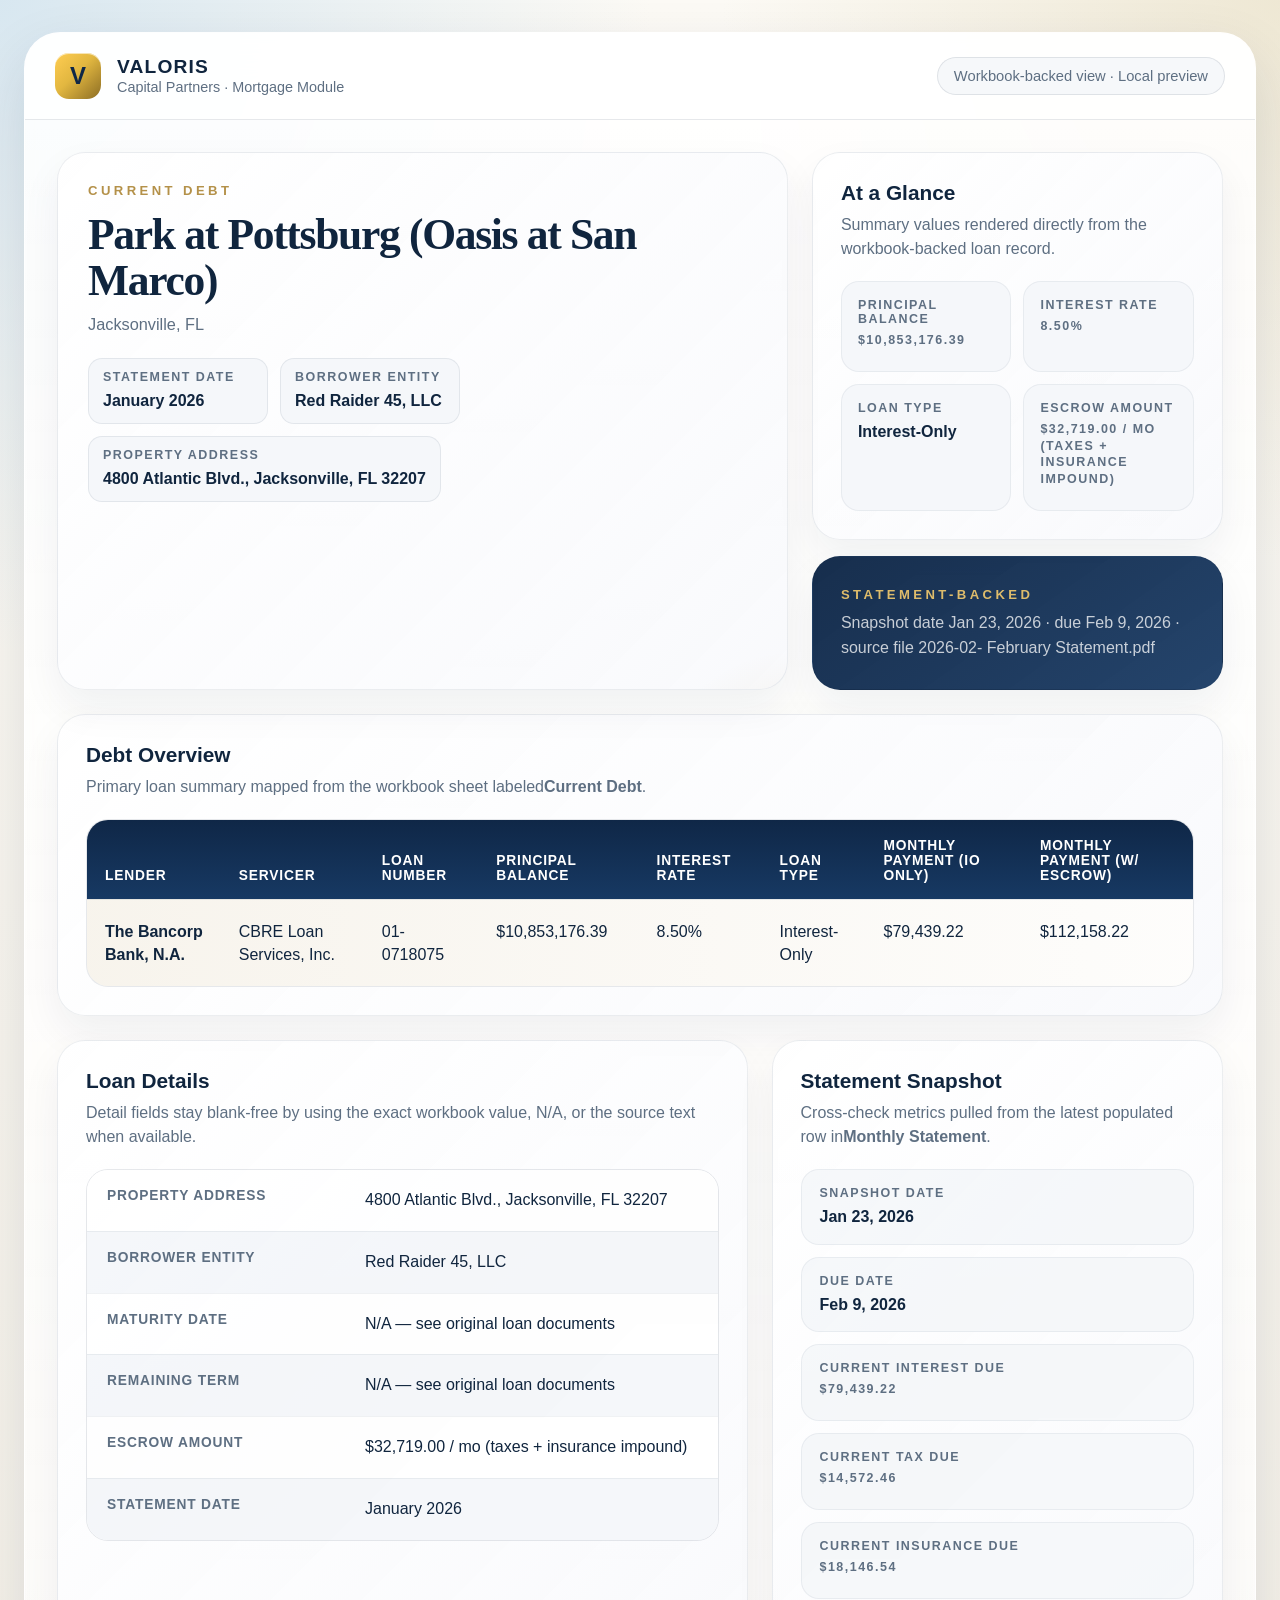
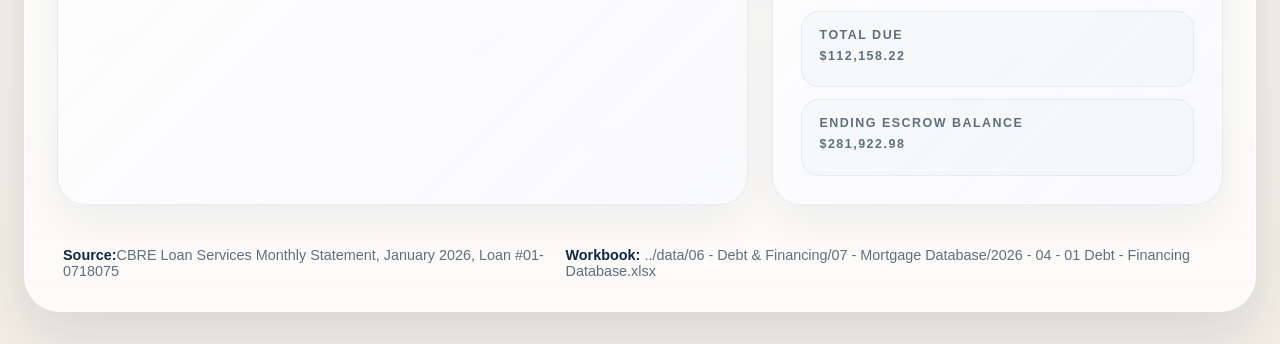
==== modules/mortgage/views/index.html @ 00259d5b "Harden client metric refresh" ====
<!DOCTYPE html>
<html lang="en">
  <head>
    <meta charset="UTF-8" />
    <meta name="viewport" content="width=device-width, initial-scale=1.0" />
    <title>Current Debt | Valoris Capital Partners</title>
    <style>
      :root {
        --bg: #f6f2e8;
        --surface: rgba(255, 255, 255, 0.84);
        --surface-strong: #ffffff;
        --surface-muted: #f5f7fa;
        --line: rgba(15, 37, 64, 0.1);
        --line-strong: rgba(15, 37, 64, 0.18);
        --ink: #10253e;
        --ink-soft: #5e6f82;
        --brand: #0f2747;
        --brand-2: #173963;
        --accent: #b49149;
        --accent-soft: rgba(180, 145, 73, 0.14);
        --shadow: 0 24px 60px rgba(16, 37, 62, 0.12);
        --radius-lg: 28px;
        --radius-md: 18px;
        --radius-sm: 12px;
      }

      * {
        box-sizing: border-box;
      }

      body {
        margin: 0;
        min-height: 100vh;
        font-family: "Aptos", "Segoe UI", "Helvetica Neue", Arial, sans-serif;
        color: var(--ink);
        background:
          radial-gradient(circle at top left, rgba(204, 225, 239, 0.75), transparent 28%),
          radial-gradient(circle at top right, rgba(222, 210, 173, 0.46), transparent 24%),
          linear-gradient(180deg, #fcfaf5 0%, #f3efe6 100%);
      }

      .page-shell {
        width: min(1380px, calc(100% - 48px));
        margin: 32px auto;
      }

      .app-frame {
        background: linear-gradient(180deg, rgba(255, 255, 255, 0.88), rgba(255, 255, 255, 0.72));
        border: 1px solid rgba(255, 255, 255, 0.74);
        border-radius: 36px;
        box-shadow: var(--shadow);
        overflow: hidden;
        backdrop-filter: blur(18px);
      }

      .topbar {
        display: flex;
        align-items: center;
        justify-content: space-between;
        gap: 20px;
        padding: 20px 30px;
        border-bottom: 1px solid var(--line);
        background: rgba(255, 255, 255, 0.72);
      }

      .brand {
        display: inline-flex;
        align-items: center;
        gap: 16px;
      }

      .brand-mark {
        width: 46px;
        height: 46px;
        border-radius: 14px;
        background:
          linear-gradient(135deg, #ffcd52 0%, #e2b740 45%, #8c6d24 100%);
        color: var(--brand);
        display: grid;
        place-items: center;
        font-size: 24px;
        font-weight: 800;
        box-shadow: inset 0 1px 0 rgba(255, 255, 255, 0.6);
      }

      .brand-copy strong {
        display: block;
        font-family: "Aptos Display", "Segoe UI Semibold", "Segoe UI", sans-serif;
        font-size: 1.2rem;
        letter-spacing: 0.06em;
      }

      .brand-copy span {
        color: var(--ink-soft);
        font-size: 0.9rem;
      }

      .context-pill {
        padding: 10px 16px;
        border-radius: 999px;
        border: 1px solid var(--line);
        background: rgba(245, 247, 250, 0.85);
        color: var(--ink-soft);
        font-size: 0.92rem;
      }

      .content {
        padding: 32px;
        display: grid;
        gap: 24px;
      }

      .hero {
        display: grid;
        grid-template-columns: minmax(0, 1.6fr) minmax(280px, 0.9fr);
        gap: 24px;
        align-items: stretch;
      }

      .hero-card,
      .panel {
        border-radius: var(--radius-lg);
        border: 1px solid rgba(15, 39, 71, 0.08);
        background:
          linear-gradient(135deg, rgba(255, 255, 255, 0.94), rgba(248, 249, 252, 0.88));
        box-shadow: 0 18px 40px rgba(16, 37, 62, 0.06);
      }

      .hero-card {
        padding: 30px;
        position: relative;
        overflow: hidden;
      }

      .hero-card::after {
        content: "";
        position: absolute;
        inset: auto -20% -45% auto;
        width: 280px;
        height: 280px;
        border-radius: 50%;
        background: radial-gradient(circle, rgba(180, 145, 73, 0.14), transparent 70%);
        pointer-events: none;
      }

      .eyebrow {
        margin: 0 0 14px;
        color: var(--accent);
        font-size: 0.82rem;
        font-weight: 800;
        letter-spacing: 0.26em;
        text-transform: uppercase;
      }

      .hero-title {
        margin: 0;
        font-family: "Iowan Old Style", "Palatino Linotype", Georgia, serif;
        font-size: clamp(2rem, 3.4vw, 3.15rem);
        line-height: 1.05;
        letter-spacing: -0.03em;
      }

      .hero-subtitle {
        margin: 12px 0 0;
        color: var(--ink-soft);
        font-size: 1.02rem;
      }

      .hero-meta {
        display: flex;
        flex-wrap: wrap;
        gap: 12px;
        margin-top: 24px;
      }

      .meta-chip {
        padding: 11px 14px;
        border-radius: 14px;
        background: rgba(245, 247, 250, 0.92);
        border: 1px solid rgba(15, 39, 71, 0.08);
        min-width: 180px;
      }

      .meta-chip span,
      .stat-card span,
      .snapshot-card span {
        display: block;
        margin-bottom: 6px;
        color: var(--ink-soft);
        font-size: 0.78rem;
        text-transform: uppercase;
        letter-spacing: 0.12em;
        font-weight: 700;
      }

      .meta-chip strong,
      .stat-card strong,
      .snapshot-card strong {
        display: block;
        font-size: 1rem;
        line-height: 1.35;
      }

      .side-panel {
        display: grid;
        gap: 16px;
        grid-template-rows: auto 1fr;
      }

      .snapshot-overview {
        padding: 24px;
      }

      .snapshot-grid {
        display: grid;
        grid-template-columns: repeat(2, minmax(0, 1fr));
        gap: 12px;
      }

      .stat-card {
        padding: 16px;
        border-radius: var(--radius-md);
        background: var(--surface-muted);
        border: 1px solid rgba(15, 39, 71, 0.06);
      }

      .snapshot-note {
        padding: 20px 24px;
        background:
          linear-gradient(145deg, rgba(15, 39, 71, 0.97), rgba(23, 57, 99, 0.94));
        color: rgba(255, 255, 255, 0.92);
      }

      .snapshot-note p {
        margin: 8px 0 0;
        color: rgba(255, 255, 255, 0.76);
        line-height: 1.55;
      }

      .panel {
        padding: 28px;
      }

      .panel-header {
        display: flex;
        align-items: flex-end;
        justify-content: space-between;
        gap: 20px;
        margin-bottom: 20px;
      }

      .panel-title {
        margin: 0;
        font-size: 1.3rem;
        line-height: 1.15;
      }

      .panel-caption {
        margin: 8px 0 0;
        color: var(--ink-soft);
        line-height: 1.5;
      }

      .selection-chip {
        display: none;
        padding: 9px 12px;
        border-radius: 999px;
        background: var(--accent-soft);
        color: var(--brand);
        border: 1px solid rgba(180, 145, 73, 0.24);
        font-size: 0.86rem;
        font-weight: 700;
      }

      .table-wrap {
        overflow-x: auto;
        border-radius: 22px;
        border: 1px solid var(--line);
        background: var(--surface-strong);
      }

      table {
        width: 100%;
        border-collapse: collapse;
        min-width: 980px;
      }

      thead th {
        padding: 18px 18px 16px;
        background: linear-gradient(180deg, var(--brand) 0%, var(--brand-2) 100%);
        color: white;
        font-size: 0.86rem;
        text-align: left;
        letter-spacing: 0.06em;
        text-transform: uppercase;
        vertical-align: bottom;
      }

      tbody tr {
        cursor: pointer;
        transition: background 160ms ease, transform 160ms ease;
      }

      tbody tr:nth-child(even) {
        background: #fafbfd;
      }

      tbody tr:hover {
        background: rgba(15, 39, 71, 0.04);
      }

      tbody tr.is-selected {
        background:
          linear-gradient(90deg, rgba(180, 145, 73, 0.1), rgba(180, 145, 73, 0.02));
      }

      td {
        padding: 20px 18px;
        border-top: 1px solid rgba(15, 39, 71, 0.08);
        vertical-align: top;
        line-height: 1.45;
      }

      td strong {
        font-size: 1rem;
      }

      .table-secondary {
        display: block;
        margin-top: 4px;
        color: var(--ink-soft);
        font-size: 0.85rem;
      }

      .details-grid {
        display: grid;
        grid-template-columns: minmax(0, 1.3fr) minmax(300px, 0.85fr);
        gap: 24px;
      }

      .detail-list {
        display: grid;
        border-radius: 22px;
        border: 1px solid var(--line);
        overflow: hidden;
      }

      .detail-row {
        display: grid;
        grid-template-columns: minmax(180px, 240px) minmax(0, 1fr);
        gap: 18px;
        padding: 18px 20px;
        background: rgba(255, 255, 255, 0.92);
        border-top: 1px solid rgba(15, 39, 71, 0.06);
      }

      .detail-row:first-child {
        border-top: 0;
      }

      .detail-row:nth-child(even) {
        background: rgba(245, 247, 250, 0.92);
      }

      .detail-label {
        color: var(--ink-soft);
        font-size: 0.86rem;
        font-weight: 800;
        letter-spacing: 0.06em;
        text-transform: uppercase;
      }

      .detail-value {
        font-size: 1rem;
        line-height: 1.55;
        word-break: break-word;
      }

      .snapshot-stack {
        display: grid;
        gap: 12px;
      }

      .snapshot-card {
        padding: 16px 18px;
        border-radius: 18px;
        background: rgba(245, 247, 250, 0.84);
        border: 1px solid rgba(15, 39, 71, 0.06);
      }

      .footer-note {
        display: flex;
        align-items: center;
        justify-content: space-between;
        gap: 16px;
        padding: 18px 6px 0;
        color: var(--ink-soft);
        font-size: 0.9rem;
      }

      .footer-note strong {
        color: var(--brand);
      }

      .empty-state {
        padding: 26px;
        text-align: center;
        color: var(--ink-soft);
        background: rgba(245, 247, 250, 0.9);
        border-radius: 18px;
      }

      @media (max-width: 1100px) {
        .hero,
        .details-grid {
          grid-template-columns: 1fr;
        }
      }

      @media (max-width: 720px) {
        .page-shell {
          width: min(100%, calc(100% - 24px));
          margin: 12px auto;
        }

        .topbar,
        .content,
        .panel,
        .hero-card,
        .snapshot-overview,
        .snapshot-note {
          padding-left: 18px;
          padding-right: 18px;
        }

        .topbar {
          flex-direction: column;
          align-items: flex-start;
        }

        .snapshot-grid {
          grid-template-columns: 1fr;
        }

        .detail-row {
          grid-template-columns: 1fr;
          gap: 8px;
        }

        .footer-note {
          flex-direction: column;
          align-items: flex-start;
        }
      }
    </style>
  </head>
  <body>
    <div class="page-shell">
      <div class="app-frame">
        <header class="topbar">
          <div class="brand">
            <div class="brand-mark">V</div>
            <div class="brand-copy">
              <strong>VALORIS</strong>
              <span>Capital Partners · Mortgage Module</span>
            </div>
          </div>
          <div class="context-pill">Workbook-backed view · Local preview</div>
        </header>

        <main class="content">
          <section class="hero">
            <article class="hero-card">
              <p class="eyebrow" id="view-label">Current Debt</p>
              <h1 class="hero-title" id="property-name">Property</h1>
              <p class="hero-subtitle" id="property-location">Location</p>
              <div class="hero-meta" id="hero-meta"></div>
            </article>

            <aside class="side-panel">
              <section class="panel snapshot-overview">
                <div class="panel-header">
                  <div>
                    <h2 class="panel-title">At a Glance</h2>
                    <p class="panel-caption">
                      Summary values rendered directly from the workbook-backed loan record.
                    </p>
                  </div>
                </div>
                <div class="snapshot-grid" id="top-stats"></div>
              </section>

              <section class="panel snapshot-note">
                <span class="eyebrow" style="color: rgba(255, 211, 111, 0.86); margin-bottom: 0;">
                  Statement-backed
                </span>
                <p id="snapshot-note">
                  Latest snapshot metadata will render here when statement support data is available.
                </p>
              </section>
            </aside>
          </section>

          <section class="panel">
            <div class="panel-header">
              <div>
                <h2 class="panel-title">Debt Overview</h2>
                <p class="panel-caption">
                  Primary loan summary mapped from the workbook sheet labeled <strong>Current Debt</strong>.
                </p>
              </div>
              <div class="selection-chip" id="selection-chip"></div>
            </div>

            <div class="table-wrap">
              <table aria-label="Current debt summary">
                <thead>
                  <tr>
                    <th>Lender</th>
                    <th>Servicer</th>
                    <th>Loan Number</th>
                    <th>Principal Balance</th>
                    <th>Interest Rate</th>
                    <th>Loan Type</th>
                    <th>Monthly Payment (IO Only)</th>
                    <th>Monthly Payment (w/ Escrow)</th>
                  </tr>
                </thead>
                <tbody id="debt-table-body"></tbody>
              </table>
            </div>
          </section>

          <section class="details-grid">
            <section class="panel">
              <div class="panel-header">
                <div>
                  <h2 class="panel-title">Loan Details</h2>
                  <p class="panel-caption">
                    Detail fields stay blank-free by using the exact workbook value, N/A, or the source text when available.
                  </p>
                </div>
              </div>
              <div class="detail-list" id="detail-list"></div>
            </section>

            <section class="panel">
              <div class="panel-header">
                <div>
                  <h2 class="panel-title">Statement Snapshot</h2>
                  <p class="panel-caption">
                    Cross-check metrics pulled from the latest populated row in <strong>Monthly Statement</strong>.
                  </p>
                </div>
              </div>
              <div class="snapshot-stack" id="snapshot-stack"></div>
            </section>
          </section>

          <footer class="footer-note">
            <div id="source-note"></div>
            <div>
              <strong>Workbook:</strong>
              <span id="workbook-path"></span>
            </div>
          </footer>
        </main>
      </div>
    </div>

    <script src="./current-debt-data.js"></script>
    <script>
      // Rendering rules:
      // - "Current Debt" sheet is the primary source for the executive view.
      // - "Monthly Statement" is only used to support the statement snapshot card.
      // - No values are inferred; missing entries render as N/A or are omitted.
      (() => {
        const dataset = window.currentDebtWorkbookData;
        const loans = Array.isArray(dataset?.loans) ? dataset.loans : [];
        const currency = new Intl.NumberFormat("en-US", {
          style: "currency",
          currency: "USD",
          minimumFractionDigits: 2,
          maximumFractionDigits: 2,
        });
        const percent = new Intl.NumberFormat("en-US", {
          style: "percent",
          minimumFractionDigits: 2,
          maximumFractionDigits: 2,
        });

        const formatCurrency = (value) =>
          Number.isFinite(value) ? currency.format(value) : "N/A";

        const formatPercent = (value) => {
          if (!Number.isFinite(value)) return "N/A";
          return percent.format(value > 1 ? value / 100 : value);
        };

        const formatDate = (value, options = { month: "short", day: "numeric", year: "numeric" }) => {
          if (!value || typeof value !== "string") return "N/A";
          const parsed = new Date(`${value}T00:00:00`);
          return Number.isNaN(parsed.getTime())
            ? value
            : parsed.toLocaleDateString("en-US", options);
        };

        const cleanText = (value) => {
          if (value === null || value === undefined) return "N/A";
          if (typeof value !== "string") return String(value);
          const trimmed = value.replace(/\s+/g, " ").trim();
          return trimmed || "N/A";
        };

        const heroMeta = document.getElementById("hero-meta");
        const topStats = document.getElementById("top-stats");
        const tableBody = document.getElementById("debt-table-body");
        const detailList = document.getElementById("detail-list");
        const snapshotStack = document.getElementById("snapshot-stack");
        const selectionChip = document.getElementById("selection-chip");

        document.getElementById("view-label").textContent = cleanText(dataset?.label);
        document.getElementById("property-name").textContent = cleanText(dataset?.propertyName);
        document.getElementById("property-location").textContent = cleanText(dataset?.location);
        document.getElementById("source-note").innerHTML =
          `<strong>Source:</strong> ${cleanText(dataset?.sourceNote)}`;
        document.getElementById("workbook-path").textContent = cleanText(dataset?.sourceWorkbook);

        if (!loans.length) {
          tableBody.innerHTML =
            '<tr><td colspan="8"><div class="empty-state">No current debt rows were found in the workbook snapshot.</div></td></tr>';
          detailList.innerHTML =
            '<div class="empty-state">Loan details are not available in the workbook snapshot.</div>';
          snapshotStack.innerHTML =
            '<div class="empty-state">Statement snapshot data is not available.</div>';
          return;
        }

        const dataMetric = (key, value) =>
          key ? `<span data-metric-key="${key}">${value}</span>` : value;

        const buildChip = (label, value) =>
          `<div class="meta-chip"><span>${label}</span><strong>${value}</strong></div>`;

        const buildStat = (label, value, metricKey) =>
          `<div class="stat-card"><span>${label}</span><strong>${dataMetric(metricKey, value)}</strong></div>`;

        const buildSnapshotCard = (label, value, metricKey) =>
          `<div class="snapshot-card"><span>${label}</span><strong>${dataMetric(metricKey, value)}</strong></div>`;

        const renderLoan = (loan) => {
          const details = loan?.details || {};
          const snapshot = loan?.statementSnapshot || {};

          heroMeta.innerHTML = [
            buildChip("Statement Date", cleanText(details.statementDate)),
            buildChip("Borrower Entity", cleanText(details.borrowerEntity)),
            buildChip("Property Address", cleanText(details.propertyAddress)),
          ].join("");

          topStats.innerHTML = [
            buildStat("Principal Balance", formatCurrency(loan.principalBalance), "mortgage_principal_balance"),
            buildStat("Interest Rate", formatPercent(loan.interestRate), "mortgage_interest_rate"),
            buildStat("Loan Type", cleanText(loan.loanType)),
            buildStat("Escrow Amount", cleanText(details.escrowAmount), "mortgage_escrow_amount"),
          ].join("");

          const noteParts = [
            `Snapshot date ${formatDate(snapshot.statementDate)}`,
            `due ${formatDate(snapshot.dueDate)}`,
            snapshot.sourceFile ? `source file ${cleanText(snapshot.sourceFile)}` : "",
          ].filter(Boolean);
          document.getElementById("snapshot-note").textContent =
            noteParts.join(" · ") || "Latest supporting statement metadata is not available.";

          detailList.innerHTML = [
            ["Property Address", details.propertyAddress],
            ["Borrower Entity", details.borrowerEntity],
            ["Maturity Date", details.maturityDate],
            ["Remaining Term", details.remainingTerm],
            ["Escrow Amount", details.escrowAmount],
            ["Statement Date", details.statementDate],
          ]
            .map(
              ([label, value]) => `
                <div class="detail-row">
                  <div class="detail-label">${label}</div>
                  <div class="detail-value">${cleanText(value)}</div>
                </div>`
            )
            .join("");

          snapshotStack.innerHTML = [
            buildSnapshotCard("Snapshot Date", formatDate(snapshot.statementDate)),
            buildSnapshotCard("Due Date", formatDate(snapshot.dueDate)),
            buildSnapshotCard("Current Interest Due", formatCurrency(snapshot.currentInterestDue), "mortgage_current_interest_due"),
            buildSnapshotCard("Current Tax Due", formatCurrency(snapshot.currentTaxDue), "mortgage_current_tax_due"),
            buildSnapshotCard("Current Insurance Due", formatCurrency(snapshot.currentInsuranceDue), "mortgage_current_insurance_due"),
            buildSnapshotCard("Total Due", formatCurrency(snapshot.totalDue), "mortgage_total_due"),
            buildSnapshotCard("Ending Escrow Balance", formatCurrency(snapshot.endingEscrowBalance), "mortgage_ending_escrow_balance"),
          ].join("");

          if (loans.length > 1) {
            selectionChip.style.display = "inline-flex";
            selectionChip.textContent = `Selected loan · ${cleanText(loan.loanNumber)}`;
          }
        };

        tableBody.innerHTML = loans
          .map(
            (loan, index) => `
              <tr class="${index === 0 ? "is-selected" : ""}" data-index="${index}">
                <td><strong>${cleanText(loan.lender)}</strong></td>
                <td>${cleanText(loan.servicer)}</td>
                <td>${cleanText(loan.loanNumber)}</td>
                <td>${dataMetric("mortgage_principal_balance", formatCurrency(loan.principalBalance))}</td>
                <td>${dataMetric("mortgage_interest_rate", formatPercent(loan.interestRate))}</td>
                <td>${cleanText(loan.loanType)}</td>
                <td>${dataMetric("mortgage_monthly_payment_io_only", formatCurrency(loan.monthlyPaymentIoOnly))}</td>
                <td>${dataMetric("mortgage_monthly_payment_with_escrow", formatCurrency(loan.monthlyPaymentWithEscrow))}</td>
              </tr>`
          )
          .join("");

        renderLoan(loans[0]);

        tableBody.querySelectorAll("tr").forEach((row) => {
          row.addEventListener("click", () => {
            tableBody.querySelectorAll("tr").forEach((item) => item.classList.remove("is-selected"));
            row.classList.add("is-selected");
            renderLoan(loans[Number(row.dataset.index)]);
          });
        });
      })();
    </script>
    <script src="../../../assets/js/supabase-data.js?v=2026-04-23-2"></script>
  </body>
</html>
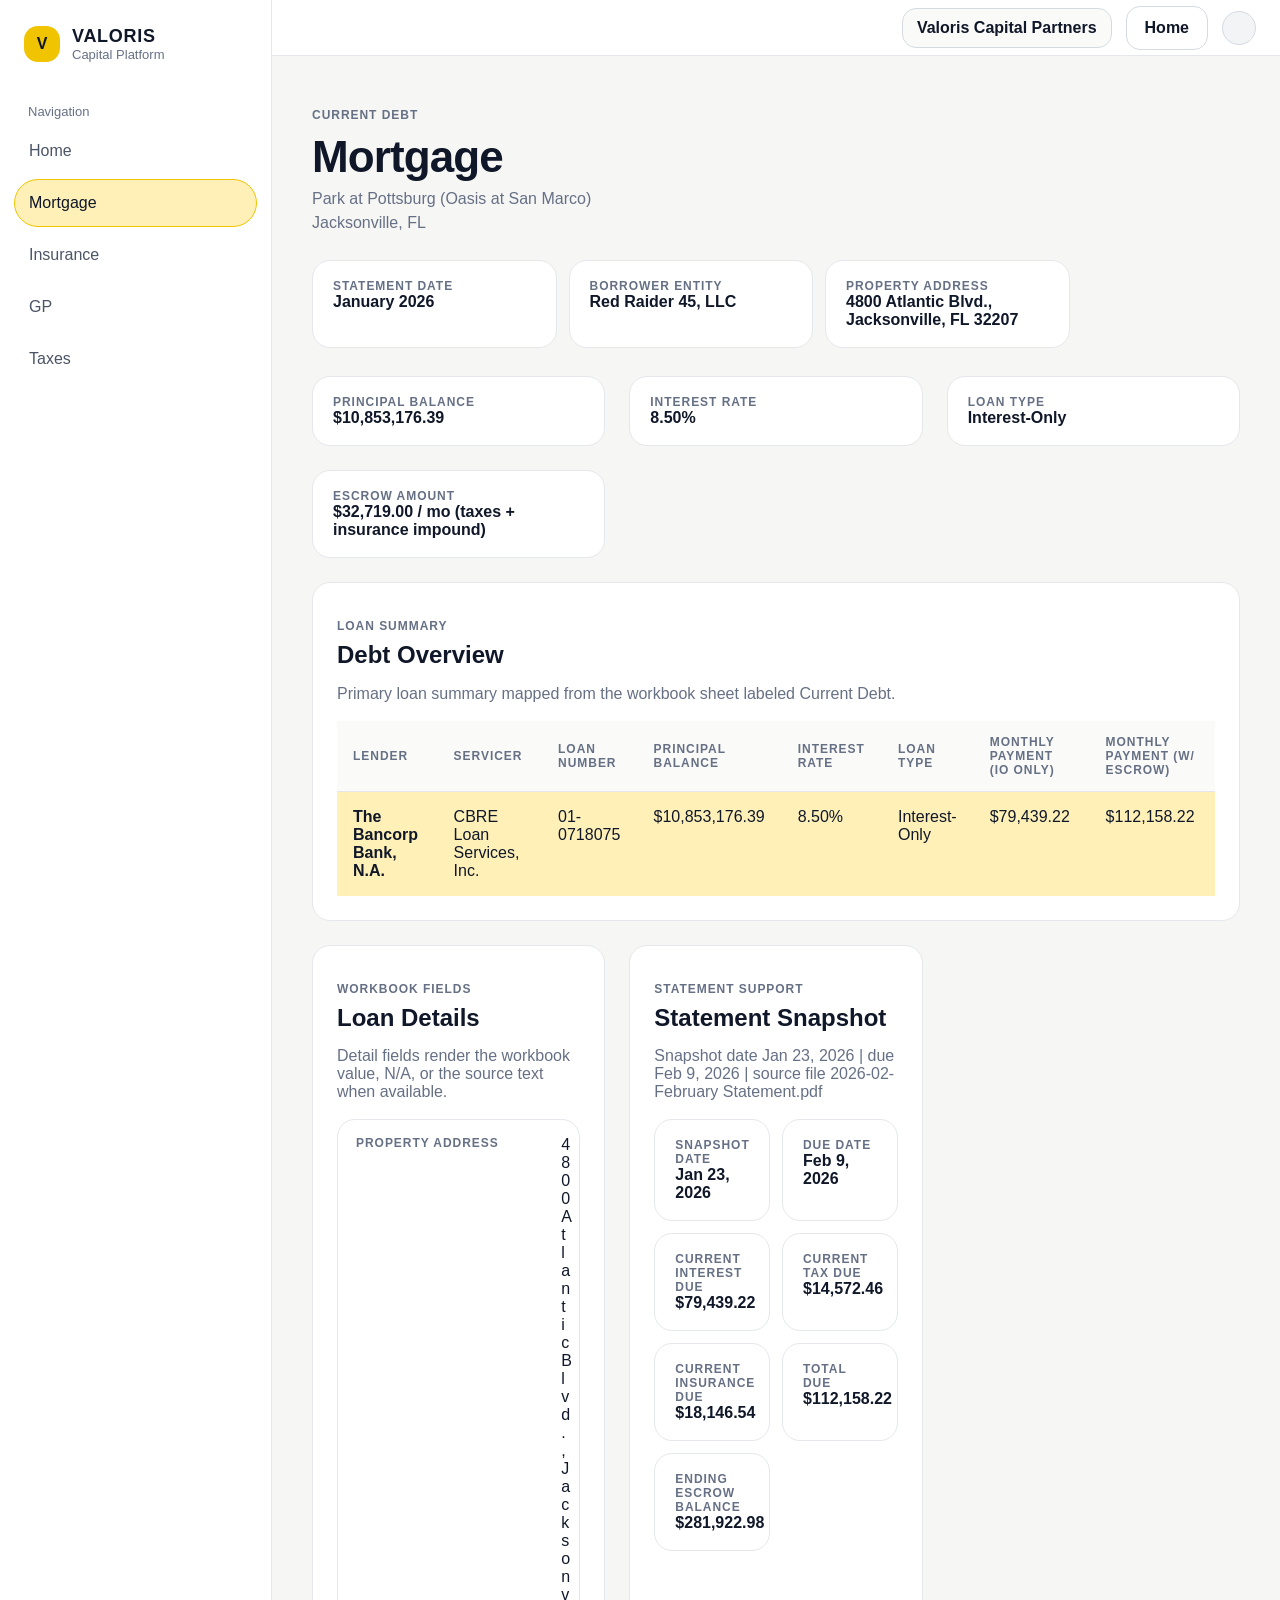
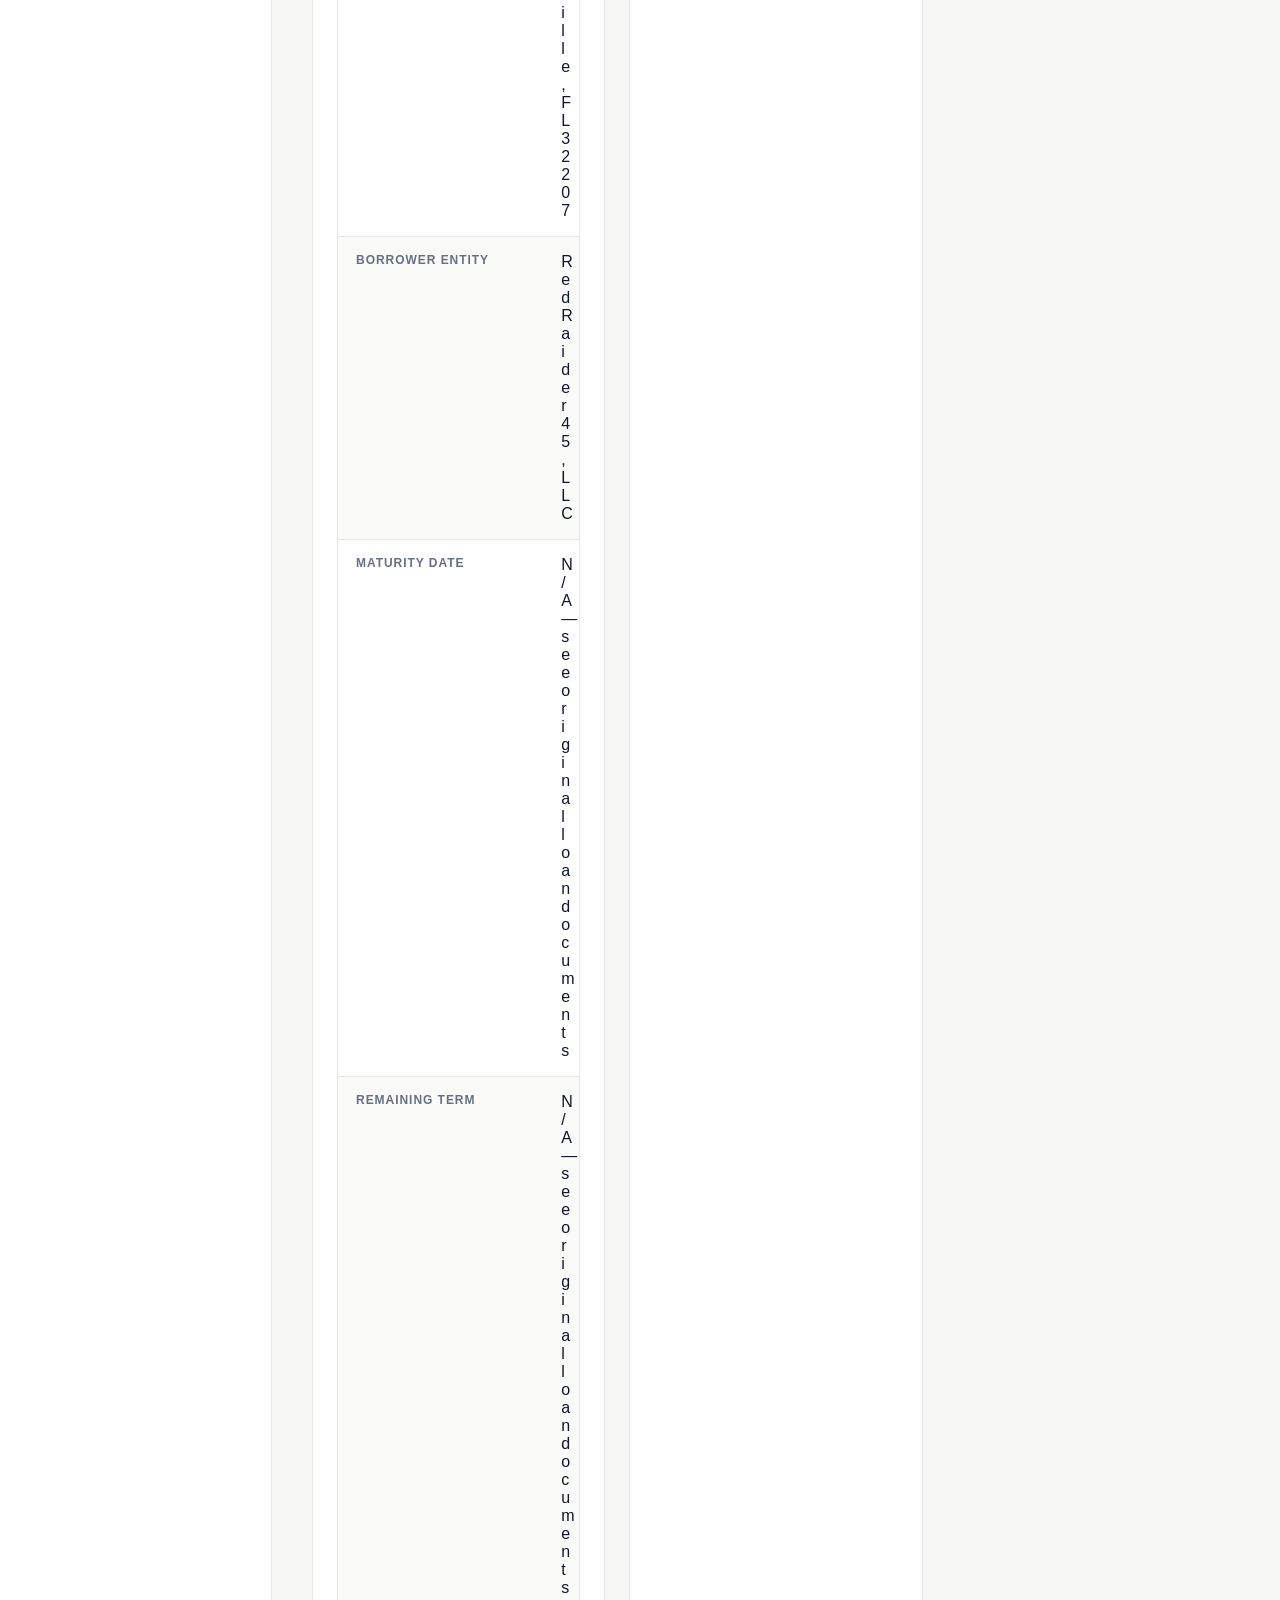
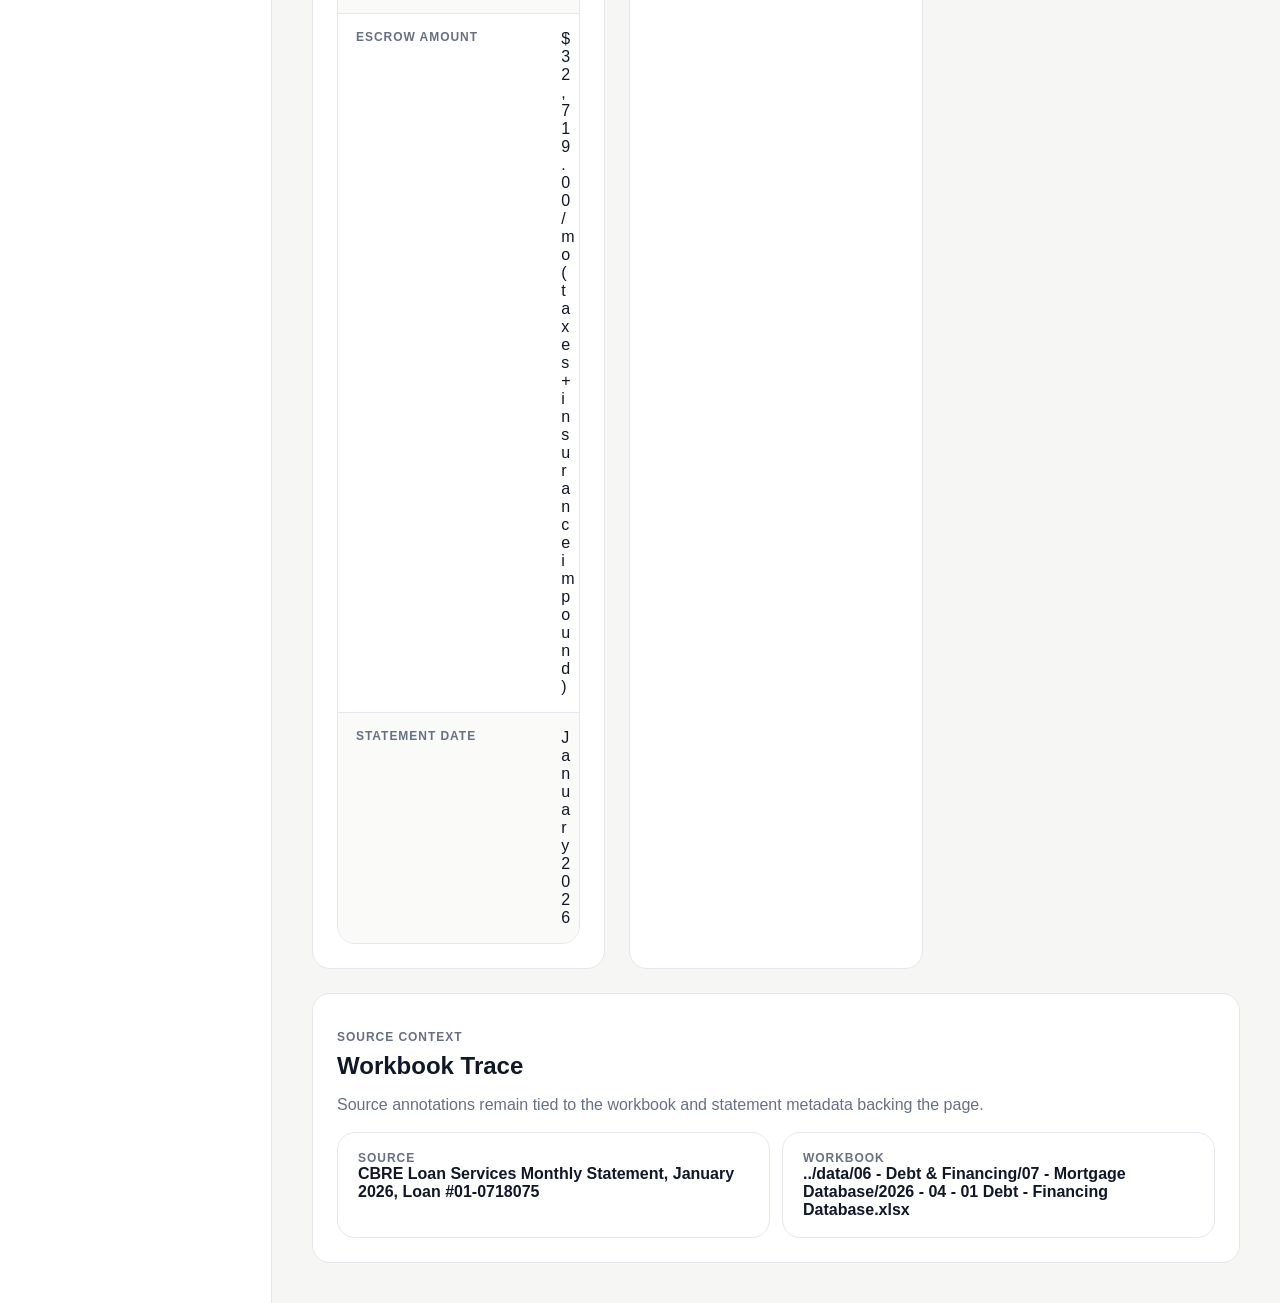
==== commit cc124a99: "Sync index.html for each module" ====
--- a/modules/mortgage/views/index.html
+++ b/modules/mortgage/views/index.html
@@ -3,517 +3,209 @@
   <head>
     <meta charset="UTF-8" />
     <meta name="viewport" content="width=device-width, initial-scale=1.0" />
-    <title>Current Debt | Valoris Capital Partners</title>
+    <title>Mortgage | Valoris Capital Platform</title>
+    <link rel="stylesheet" href="../../../shared/styles/platform-design-system.css" />
     <style>
-      :root {
-        --bg: #f6f2e8;
-        --surface: rgba(255, 255, 255, 0.84);
-        --surface-strong: #ffffff;
-        --surface-muted: #f5f7fa;
-        --line: rgba(15, 37, 64, 0.1);
-        --line-strong: rgba(15, 37, 64, 0.18);
-        --ink: #10253e;
-        --ink-soft: #5e6f82;
-        --brand: #0f2747;
-        --brand-2: #173963;
-        --accent: #b49149;
-        --accent-soft: rgba(180, 145, 73, 0.14);
-        --shadow: 0 24px 60px rgba(16, 37, 62, 0.12);
-        --radius-lg: 28px;
-        --radius-md: 18px;
-        --radius-sm: 12px;
-      }
-
-      * {
-        box-sizing: border-box;
-      }
-
-      body {
+      .mortgage-location {
+        margin: 6px 0 0;
+        color: var(--text-soft);
+      }
+
+      .mortgage-stats,
+      .mortgage-table,
+      .mortgage-source-panel {
+        margin-top: 24px;
+      }
+
+      .mortgage-panels {
+        margin-top: 24px;
+      }
+
+      .mortgage-section-header {
+        margin-bottom: 18px;
+      }
+
+      .mortgage-section-header h2 {
+        margin: 8px 0 0;
+        font-size: 24px;
+        line-height: 1.15;
+      }
+
+      .mortgage-section-header p {
+        margin-bottom: 0;
+      }
+
+      .mortgage-meta-card {
+        flex: 1 1 180px;
+        min-width: 180px;
+      }
+
+      .mortgage-detail-list {
+        overflow: hidden;
+        padding: 0;
         margin: 0;
-        min-height: 100vh;
-        font-family: "Aptos", "Segoe UI", "Helvetica Neue", Arial, sans-serif;
-        color: var(--ink);
-        background:
-          radial-gradient(circle at top left, rgba(204, 225, 239, 0.75), transparent 28%),
-          radial-gradient(circle at top right, rgba(222, 210, 173, 0.46), transparent 24%),
-          linear-gradient(180deg, #fcfaf5 0%, #f3efe6 100%);
-      }
-
-      .page-shell {
-        width: min(1380px, calc(100% - 48px));
-        margin: 32px auto;
-      }
-
-      .app-frame {
-        background: linear-gradient(180deg, rgba(255, 255, 255, 0.88), rgba(255, 255, 255, 0.72));
-        border: 1px solid rgba(255, 255, 255, 0.74);
-        border-radius: 36px;
-        box-shadow: var(--shadow);
-        overflow: hidden;
-        backdrop-filter: blur(18px);
-      }
-
-      .topbar {
-        display: flex;
-        align-items: center;
-        justify-content: space-between;
-        gap: 20px;
-        padding: 20px 30px;
-        border-bottom: 1px solid var(--line);
-        background: rgba(255, 255, 255, 0.72);
-      }
-
-      .brand {
-        display: inline-flex;
-        align-items: center;
+      }
+
+      .mortgage-detail-row {
+        display: grid;
+        grid-template-columns: minmax(160px, 220px) minmax(0, 1fr);
         gap: 16px;
-      }
-
-      .brand-mark {
-        width: 46px;
-        height: 46px;
-        border-radius: 14px;
-        background:
-          linear-gradient(135deg, #ffcd52 0%, #e2b740 45%, #8c6d24 100%);
-        color: var(--brand);
-        display: grid;
-        place-items: center;
-        font-size: 24px;
-        font-weight: 800;
-        box-shadow: inset 0 1px 0 rgba(255, 255, 255, 0.6);
-      }
-
-      .brand-copy strong {
-        display: block;
-        font-family: "Aptos Display", "Segoe UI Semibold", "Segoe UI", sans-serif;
-        font-size: 1.2rem;
-        letter-spacing: 0.06em;
-      }
-
-      .brand-copy span {
-        color: var(--ink-soft);
-        font-size: 0.9rem;
-      }
-
-      .context-pill {
-        padding: 10px 16px;
-        border-radius: 999px;
-        border: 1px solid var(--line);
-        background: rgba(245, 247, 250, 0.85);
-        color: var(--ink-soft);
-        font-size: 0.92rem;
-      }
-
-      .content {
-        padding: 32px;
-        display: grid;
-        gap: 24px;
-      }
-
-      .hero {
-        display: grid;
-        grid-template-columns: minmax(0, 1.6fr) minmax(280px, 0.9fr);
-        gap: 24px;
-        align-items: stretch;
-      }
-
-      .hero-card,
-      .panel {
-        border-radius: var(--radius-lg);
-        border: 1px solid rgba(15, 39, 71, 0.08);
-        background:
-          linear-gradient(135deg, rgba(255, 255, 255, 0.94), rgba(248, 249, 252, 0.88));
-        box-shadow: 0 18px 40px rgba(16, 37, 62, 0.06);
-      }
-
-      .hero-card {
-        padding: 30px;
-        position: relative;
-        overflow: hidden;
-      }
-
-      .hero-card::after {
-        content: "";
-        position: absolute;
-        inset: auto -20% -45% auto;
-        width: 280px;
-        height: 280px;
-        border-radius: 50%;
-        background: radial-gradient(circle, rgba(180, 145, 73, 0.14), transparent 70%);
-        pointer-events: none;
-      }
-
-      .eyebrow {
-        margin: 0 0 14px;
-        color: var(--accent);
-        font-size: 0.82rem;
-        font-weight: 800;
-        letter-spacing: 0.26em;
-        text-transform: uppercase;
-      }
-
-      .hero-title {
+        padding: 16px 18px;
+        border-top: 1px solid var(--border);
+      }
+
+      .mortgage-detail-row:first-child {
+        border-top: 0;
+      }
+
+      .mortgage-detail-row:nth-child(even) {
+        background: var(--surface-subtle);
+      }
+
+      .mortgage-detail-term,
+      .mortgage-detail-description {
         margin: 0;
-        font-family: "Iowan Old Style", "Palatino Linotype", Georgia, serif;
-        font-size: clamp(2rem, 3.4vw, 3.15rem);
-        line-height: 1.05;
-        letter-spacing: -0.03em;
-      }
-
-      .hero-subtitle {
-        margin: 12px 0 0;
-        color: var(--ink-soft);
-        font-size: 1.02rem;
-      }
-
-      .hero-meta {
-        display: flex;
-        flex-wrap: wrap;
-        gap: 12px;
-        margin-top: 24px;
-      }
-
-      .meta-chip {
-        padding: 11px 14px;
-        border-radius: 14px;
-        background: rgba(245, 247, 250, 0.92);
-        border: 1px solid rgba(15, 39, 71, 0.08);
-        min-width: 180px;
-      }
-
-      .meta-chip span,
-      .stat-card span,
-      .snapshot-card span {
-        display: block;
-        margin-bottom: 6px;
-        color: var(--ink-soft);
-        font-size: 0.78rem;
-        text-transform: uppercase;
-        letter-spacing: 0.12em;
-        font-weight: 700;
-      }
-
-      .meta-chip strong,
-      .stat-card strong,
-      .snapshot-card strong {
-        display: block;
-        font-size: 1rem;
-        line-height: 1.35;
-      }
-
-      .side-panel {
-        display: grid;
-        gap: 16px;
-        grid-template-rows: auto 1fr;
-      }
-
-      .snapshot-overview {
-        padding: 24px;
-      }
-
-      .snapshot-grid {
-        display: grid;
-        grid-template-columns: repeat(2, minmax(0, 1fr));
-        gap: 12px;
-      }
-
-      .stat-card {
-        padding: 16px;
-        border-radius: var(--radius-md);
-        background: var(--surface-muted);
-        border: 1px solid rgba(15, 39, 71, 0.06);
-      }
-
-      .snapshot-note {
-        padding: 20px 24px;
-        background:
-          linear-gradient(145deg, rgba(15, 39, 71, 0.97), rgba(23, 57, 99, 0.94));
-        color: rgba(255, 255, 255, 0.92);
-      }
-
-      .snapshot-note p {
-        margin: 8px 0 0;
-        color: rgba(255, 255, 255, 0.76);
-        line-height: 1.55;
-      }
-
-      .panel {
-        padding: 28px;
-      }
-
-      .panel-header {
-        display: flex;
-        align-items: flex-end;
-        justify-content: space-between;
-        gap: 20px;
-        margin-bottom: 20px;
-      }
-
-      .panel-title {
-        margin: 0;
-        font-size: 1.3rem;
-        line-height: 1.15;
-      }
-
-      .panel-caption {
-        margin: 8px 0 0;
-        color: var(--ink-soft);
-        line-height: 1.5;
-      }
-
-      .selection-chip {
-        display: none;
-        padding: 9px 12px;
-        border-radius: 999px;
-        background: var(--accent-soft);
-        color: var(--brand);
-        border: 1px solid rgba(180, 145, 73, 0.24);
-        font-size: 0.86rem;
-        font-weight: 700;
-      }
-
-      .table-wrap {
-        overflow-x: auto;
-        border-radius: 22px;
-        border: 1px solid var(--line);
-        background: var(--surface-strong);
-      }
-
-      table {
-        width: 100%;
-        border-collapse: collapse;
-        min-width: 980px;
-      }
-
-      thead th {
-        padding: 18px 18px 16px;
-        background: linear-gradient(180deg, var(--brand) 0%, var(--brand-2) 100%);
-        color: white;
-        font-size: 0.86rem;
-        text-align: left;
-        letter-spacing: 0.06em;
-        text-transform: uppercase;
-        vertical-align: bottom;
-      }
-
-      tbody tr {
-        cursor: pointer;
-        transition: background 160ms ease, transform 160ms ease;
-      }
-
-      tbody tr:nth-child(even) {
-        background: #fafbfd;
-      }
-
-      tbody tr:hover {
-        background: rgba(15, 39, 71, 0.04);
-      }
-
-      tbody tr.is-selected {
-        background:
-          linear-gradient(90deg, rgba(180, 145, 73, 0.1), rgba(180, 145, 73, 0.02));
-      }
-
-      td {
-        padding: 20px 18px;
-        border-top: 1px solid rgba(15, 39, 71, 0.08);
-        vertical-align: top;
-        line-height: 1.45;
-      }
-
-      td strong {
-        font-size: 1rem;
-      }
-
-      .table-secondary {
-        display: block;
-        margin-top: 4px;
-        color: var(--ink-soft);
-        font-size: 0.85rem;
-      }
-
-      .details-grid {
-        display: grid;
-        grid-template-columns: minmax(0, 1.3fr) minmax(300px, 0.85fr);
-        gap: 24px;
-      }
-
-      .detail-list {
-        display: grid;
-        border-radius: 22px;
-        border: 1px solid var(--line);
-        overflow: hidden;
-      }
-
-      .detail-row {
-        display: grid;
-        grid-template-columns: minmax(180px, 240px) minmax(0, 1fr);
-        gap: 18px;
-        padding: 18px 20px;
-        background: rgba(255, 255, 255, 0.92);
-        border-top: 1px solid rgba(15, 39, 71, 0.06);
-      }
-
-      .detail-row:first-child {
-        border-top: 0;
-      }
-
-      .detail-row:nth-child(even) {
-        background: rgba(245, 247, 250, 0.92);
-      }
-
-      .detail-label {
-        color: var(--ink-soft);
-        font-size: 0.86rem;
-        font-weight: 800;
-        letter-spacing: 0.06em;
-        text-transform: uppercase;
-      }
-
-      .detail-value {
-        font-size: 1rem;
-        line-height: 1.55;
+      }
+
+      .mortgage-detail-value {
         word-break: break-word;
       }
 
-      .snapshot-stack {
+      .mortgage-snapshot-stack,
+      .mortgage-source-grid {
         display: grid;
         gap: 12px;
       }
 
-      .snapshot-card {
-        padding: 16px 18px;
-        border-radius: 18px;
-        background: rgba(245, 247, 250, 0.84);
-        border: 1px solid rgba(15, 39, 71, 0.06);
-      }
-
-      .footer-note {
-        display: flex;
-        align-items: center;
-        justify-content: space-between;
-        gap: 16px;
-        padding: 18px 6px 0;
-        color: var(--ink-soft);
-        font-size: 0.9rem;
-      }
-
-      .footer-note strong {
-        color: var(--brand);
-      }
-
-      .empty-state {
-        padding: 26px;
+      .mortgage-snapshot-stack {
+        grid-template-columns: repeat(2, minmax(0, 1fr));
+      }
+
+      .mortgage-source-grid {
+        grid-template-columns: repeat(2, minmax(0, 1fr));
+      }
+
+      .mortgage-source-grid strong {
+        word-break: break-word;
+      }
+
+      .mortgage-loan-row {
+        cursor: pointer;
+      }
+
+      .mortgage-loan-row:hover td {
+        background: var(--surface-subtle);
+      }
+
+      .mortgage-loan-row.is-selected td {
+        background: var(--selected-surface);
+      }
+
+      .mortgage-loan-row:focus-visible td {
+        outline: 2px solid rgba(240, 196, 0, 0.35);
+        outline-offset: -2px;
+      }
+
+      .mortgage-empty-state {
+        padding: 24px;
+        border: 1px dashed var(--border-strong);
+        border-radius: var(--radius-control);
+        background: var(--surface-subtle);
+        color: var(--text-muted);
         text-align: center;
-        color: var(--ink-soft);
-        background: rgba(245, 247, 250, 0.9);
-        border-radius: 18px;
-      }
-
-      @media (max-width: 1100px) {
-        .hero,
-        .details-grid {
+      }
+
+      .mortgage-detail-row .mortgage-empty-state {
+        grid-column: 1 / -1;
+      }
+
+      .mortgage-visually-hidden {
+        position: absolute;
+        width: 1px;
+        height: 1px;
+        padding: 0;
+        margin: -1px;
+        overflow: hidden;
+        clip: rect(0, 0, 0, 0);
+        white-space: nowrap;
+        border: 0;
+      }
+
+      @media (max-width: 980px) {
+        .mortgage-snapshot-stack,
+        .mortgage-source-grid {
           grid-template-columns: 1fr;
         }
       }
 
       @media (max-width: 720px) {
-        .page-shell {
-          width: min(100%, calc(100% - 24px));
-          margin: 12px auto;
-        }
-
-        .topbar,
-        .content,
-        .panel,
-        .hero-card,
-        .snapshot-overview,
-        .snapshot-note {
-          padding-left: 18px;
-          padding-right: 18px;
-        }
-
-        .topbar {
-          flex-direction: column;
-          align-items: flex-start;
-        }
-
-        .snapshot-grid {
-          grid-template-columns: 1fr;
-        }
-
-        .detail-row {
+        .mortgage-detail-row {
           grid-template-columns: 1fr;
           gap: 8px;
         }
-
-        .footer-note {
-          flex-direction: column;
-          align-items: flex-start;
-        }
       }
     </style>
   </head>
   <body>
-    <div class="page-shell">
-      <div class="app-frame">
-        <header class="topbar">
-          <div class="brand">
-            <div class="brand-mark">V</div>
-            <div class="brand-copy">
-              <strong>VALORIS</strong>
-              <span>Capital Partners · Mortgage Module</span>
-            </div>
+    <div class="app-shell">
+      <aside class="app-sidebar">
+        <a class="app-brand" href="../../../index.html" aria-label="Valoris Capital Platform home">
+          <div class="app-brand__mark" aria-hidden="true">V</div>
+          <div class="app-brand__copy">
+            <strong>VALORIS</strong>
+            <span>Capital Platform</span>
           </div>
-          <div class="context-pill">Workbook-backed view · Local preview</div>
+        </a>
+
+        <div class="sidebar-group">
+          <p class="sidebar-group__label">Navigation</p>
+          <nav class="sidebar-nav" aria-label="Primary">
+            <a class="sidebar-link" href="../../../index.html">Home</a>
+            <a class="sidebar-link is-active" href="./index.html" aria-current="page">Mortgage</a>
+            <a class="sidebar-link" href="../../insurance/views/insurance_command_center_oasis_trusted.html">Insurance</a>
+            <a class="sidebar-link" href="../../Gp/views/gp%20mockups.html">GP</a>
+            <a class="sidebar-link" href="../../taxes/views/index.html">Taxes</a>
+          </nav>
+        </div>
+      </aside>
+
+      <div class="app-main">
+        <header class="app-topbar">
+          <div class="topbar-pill">Valoris Capital Partners</div>
+          <a class="btn btn--secondary" href="../../../index.html">Home</a>
+          <div class="topbar-avatar" aria-hidden="true"></div>
         </header>
 
-        <main class="content">
-          <section class="hero">
-            <article class="hero-card">
-              <p class="eyebrow" id="view-label">Current Debt</p>
-              <h1 class="hero-title" id="property-name">Property</h1>
-              <p class="hero-subtitle" id="property-location">Location</p>
-              <div class="hero-meta" id="hero-meta"></div>
-            </article>
-
-            <aside class="side-panel">
-              <section class="panel snapshot-overview">
-                <div class="panel-header">
-                  <div>
-                    <h2 class="panel-title">At a Glance</h2>
-                    <p class="panel-caption">
-                      Summary values rendered directly from the workbook-backed loan record.
-                    </p>
-                  </div>
-                </div>
-                <div class="snapshot-grid" id="top-stats"></div>
-              </section>
-
-              <section class="panel snapshot-note">
-                <span class="eyebrow" style="color: rgba(255, 211, 111, 0.86); margin-bottom: 0;">
-                  Statement-backed
-                </span>
-                <p id="snapshot-note">
-                  Latest snapshot metadata will render here when statement support data is available.
-                </p>
-              </section>
-            </aside>
+        <main class="page">
+          <header class="page-header">
+            <p class="eyebrow" id="view-label">Current Debt</p>
+            <h1 class="page-title">Mortgage</h1>
+            <p class="page-subtitle" id="property-name">Property</p>
+            <p class="text-muted mortgage-location" id="property-location">Location</p>
+          </header>
+
+          <section class="page-controls" aria-label="Mortgage context">
+            <div class="control-stack">
+              <div class="control-row" id="hero-meta"></div>
+            </div>
+            <div class="control-row">
+              <div class="badge badge--selected" id="selection-chip" style="display: none;"></div>
+            </div>
           </section>
 
-          <section class="panel">
-            <div class="panel-header">
-              <div>
-                <h2 class="panel-title">Debt Overview</h2>
-                <p class="panel-caption">
-                  Primary loan summary mapped from the workbook sheet labeled <strong>Current Debt</strong>.
-                </p>
-              </div>
-              <div class="selection-chip" id="selection-chip"></div>
-            </div>
-
-            <div class="table-wrap">
-              <table aria-label="Current debt summary">
+          <section class="stats-grid mortgage-stats" id="top-stats" aria-label="Mortgage statistics"></section>
+
+          <section class="table-card mortgage-table" aria-labelledby="debt-overview-heading">
+            <div class="mortgage-section-header">
+              <p class="eyebrow">Loan Summary</p>
+              <h2 id="debt-overview-heading">Debt Overview</h2>
+              <p class="text-muted">
+                Primary loan summary mapped from the workbook sheet labeled Current Debt.
+              </p>
+            </div>
+
+            <div class="table-scroll">
+              <table class="data-table" aria-label="Current debt summary">
                 <thead>
                   <tr>
                     <th>Lender</th>
@@ -531,39 +223,49 @@
             </div>
           </section>
 
-          <section class="details-grid">
-            <section class="panel">
-              <div class="panel-header">
-                <div>
-                  <h2 class="panel-title">Loan Details</h2>
-                  <p class="panel-caption">
-                    Detail fields stay blank-free by using the exact workbook value, N/A, or the source text when available.
-                  </p>
-                </div>
+          <section class="card-grid mortgage-panels">
+            <section class="panel" aria-labelledby="loan-details-heading">
+              <div class="mortgage-section-header">
+                <p class="eyebrow">Workbook Fields</p>
+                <h2 id="loan-details-heading">Loan Details</h2>
+                <p class="text-muted">
+                  Detail fields render the workbook value, N/A, or the source text when available.
+                </p>
               </div>
-              <div class="detail-list" id="detail-list"></div>
+              <dl class="content-surface mortgage-detail-list" id="detail-list"></dl>
             </section>
 
-            <section class="panel">
-              <div class="panel-header">
-                <div>
-                  <h2 class="panel-title">Statement Snapshot</h2>
-                  <p class="panel-caption">
-                    Cross-check metrics pulled from the latest populated row in <strong>Monthly Statement</strong>.
-                  </p>
-                </div>
+            <section class="panel" aria-labelledby="statement-snapshot-heading">
+              <div class="mortgage-section-header">
+                <p class="eyebrow">Statement Support</p>
+                <h2 id="statement-snapshot-heading">Statement Snapshot</h2>
+                <p class="text-muted" id="snapshot-note">
+                  Latest snapshot metadata will render here when statement support data is available.
+                </p>
               </div>
-              <div class="snapshot-stack" id="snapshot-stack"></div>
+              <div class="mortgage-snapshot-stack" id="snapshot-stack"></div>
             </section>
           </section>
 
-          <footer class="footer-note">
-            <div id="source-note"></div>
-            <div>
-              <strong>Workbook:</strong>
-              <span id="workbook-path"></span>
-            </div>
-          </footer>
+          <section class="panel mortgage-source-panel" aria-labelledby="source-heading">
+            <div class="mortgage-section-header">
+              <p class="eyebrow">Source Context</p>
+              <h2 id="source-heading">Workbook Trace</h2>
+              <p class="text-muted">
+                Source annotations remain tied to the workbook and statement metadata backing the page.
+              </p>
+            </div>
+            <div class="mortgage-source-grid">
+              <div class="stat-card">
+                <div class="meta-label">Source</div>
+                <strong id="source-note">Source information unavailable.</strong>
+              </div>
+              <div class="stat-card">
+                <div class="meta-label">Workbook</div>
+                <strong id="workbook-path">Workbook path unavailable.</strong>
+              </div>
+            </div>
+          </section>
         </main>
       </div>
     </div>
@@ -612,6 +314,24 @@
           return trimmed || "N/A";
         };
 
+        const escapeHtml = (value) =>
+          String(value).replace(/[&<>"']/g, (character) => {
+            switch (character) {
+              case "&":
+                return "&amp;";
+              case "<":
+                return "&lt;";
+              case ">":
+                return "&gt;";
+              case '"':
+                return "&quot;";
+              case "'":
+                return "&#39;";
+              default:
+                return character;
+            }
+          });
+
         const heroMeta = document.getElementById("hero-meta");
         const topStats = document.getElementById("top-stats");
         const tableBody = document.getElementById("debt-table-body");
@@ -622,31 +342,27 @@
         document.getElementById("view-label").textContent = cleanText(dataset?.label);
         document.getElementById("property-name").textContent = cleanText(dataset?.propertyName);
         document.getElementById("property-location").textContent = cleanText(dataset?.location);
-        document.getElementById("source-note").innerHTML =
-          `<strong>Source:</strong> ${cleanText(dataset?.sourceNote)}`;
+        document.getElementById("source-note").textContent = cleanText(dataset?.sourceNote);
         document.getElementById("workbook-path").textContent = cleanText(dataset?.sourceWorkbook);
 
         if (!loans.length) {
           tableBody.innerHTML =
-            '<tr><td colspan="8"><div class="empty-state">No current debt rows were found in the workbook snapshot.</div></td></tr>';
+            '<tr><td colspan="8"><div class="mortgage-empty-state">No current debt rows were found in the workbook snapshot.</div></td></tr>';
           detailList.innerHTML =
-            '<div class="empty-state">Loan details are not available in the workbook snapshot.</div>';
+            '<div class="mortgage-detail-row"><dt class="mortgage-visually-hidden">Status</dt><dd class="mortgage-empty-state">Loan details are not available in the workbook snapshot.</dd></div>';
           snapshotStack.innerHTML =
-            '<div class="empty-state">Statement snapshot data is not available.</div>';
+            '<div class="mortgage-empty-state">Statement snapshot data is not available.</div>';
           return;
         }
 
-        const dataMetric = (key, value) =>
-          key ? `<span data-metric-key="${key}">${value}</span>` : value;
-
         const buildChip = (label, value) =>
-          `<div class="meta-chip"><span>${label}</span><strong>${value}</strong></div>`;
-
-        const buildStat = (label, value, metricKey) =>
-          `<div class="stat-card"><span>${label}</span><strong>${dataMetric(metricKey, value)}</strong></div>`;
-
-        const buildSnapshotCard = (label, value, metricKey) =>
-          `<div class="snapshot-card"><span>${label}</span><strong>${dataMetric(metricKey, value)}</strong></div>`;
+          `<div class="stat-card mortgage-meta-card"><div class="meta-label">${escapeHtml(label)}</div><strong>${escapeHtml(value)}</strong></div>`;
+
+        const buildStat = (label, value) =>
+          `<div class="stat-card"><div class="meta-label">${escapeHtml(label)}</div><strong>${escapeHtml(value)}</strong></div>`;
+
+        const buildSnapshotCard = (label, value) =>
+          `<div class="stat-card"><div class="meta-label">${escapeHtml(label)}</div><strong>${escapeHtml(value)}</strong></div>`;
 
         const renderLoan = (loan) => {
           const details = loan?.details || {};
@@ -659,10 +375,10 @@
           ].join("");
 
           topStats.innerHTML = [
-            buildStat("Principal Balance", formatCurrency(loan.principalBalance), "mortgage_principal_balance"),
-            buildStat("Interest Rate", formatPercent(loan.interestRate), "mortgage_interest_rate"),
+            buildStat("Principal Balance", formatCurrency(loan.principalBalance)),
+            buildStat("Interest Rate", formatPercent(loan.interestRate)),
             buildStat("Loan Type", cleanText(loan.loanType)),
-            buildStat("Escrow Amount", cleanText(details.escrowAmount), "mortgage_escrow_amount"),
+            buildStat("Escrow Amount", cleanText(details.escrowAmount)),
           ].join("");
 
           const noteParts = [
@@ -671,7 +387,7 @@
             snapshot.sourceFile ? `source file ${cleanText(snapshot.sourceFile)}` : "",
           ].filter(Boolean);
           document.getElementById("snapshot-note").textContent =
-            noteParts.join(" · ") || "Latest supporting statement metadata is not available.";
+            noteParts.join(" | ") || "Latest supporting statement metadata is not available.";
 
           detailList.innerHTML = [
             ["Property Address", details.propertyAddress],
@@ -683,9 +399,9 @@
           ]
             .map(
               ([label, value]) => `
-                <div class="detail-row">
-                  <div class="detail-label">${label}</div>
-                  <div class="detail-value">${cleanText(value)}</div>
+                <div class="mortgage-detail-row">
+                  <dt class="meta-label mortgage-detail-term">${escapeHtml(label)}</dt>
+                  <dd class="mortgage-detail-value mortgage-detail-description">${escapeHtml(cleanText(value))}</dd>
                 </div>`
             )
             .join("");
@@ -693,46 +409,71 @@
           snapshotStack.innerHTML = [
             buildSnapshotCard("Snapshot Date", formatDate(snapshot.statementDate)),
             buildSnapshotCard("Due Date", formatDate(snapshot.dueDate)),
-            buildSnapshotCard("Current Interest Due", formatCurrency(snapshot.currentInterestDue), "mortgage_current_interest_due"),
-            buildSnapshotCard("Current Tax Due", formatCurrency(snapshot.currentTaxDue), "mortgage_current_tax_due"),
-            buildSnapshotCard("Current Insurance Due", formatCurrency(snapshot.currentInsuranceDue), "mortgage_current_insurance_due"),
-            buildSnapshotCard("Total Due", formatCurrency(snapshot.totalDue), "mortgage_total_due"),
-            buildSnapshotCard("Ending Escrow Balance", formatCurrency(snapshot.endingEscrowBalance), "mortgage_ending_escrow_balance"),
+            buildSnapshotCard("Current Interest Due", formatCurrency(snapshot.currentInterestDue)),
+            buildSnapshotCard("Current Tax Due", formatCurrency(snapshot.currentTaxDue)),
+            buildSnapshotCard("Current Insurance Due", formatCurrency(snapshot.currentInsuranceDue)),
+            buildSnapshotCard("Total Due", formatCurrency(snapshot.totalDue)),
+            buildSnapshotCard("Ending Escrow Balance", formatCurrency(snapshot.endingEscrowBalance)),
           ].join("");
 
           if (loans.length > 1) {
             selectionChip.style.display = "inline-flex";
-            selectionChip.textContent = `Selected loan · ${cleanText(loan.loanNumber)}`;
+            selectionChip.textContent = `Selected loan | ${cleanText(loan.loanNumber)}`;
+            return;
           }
+
+          selectionChip.style.display = "none";
+          selectionChip.textContent = "";
         };
 
         tableBody.innerHTML = loans
           .map(
             (loan, index) => `
-              <tr class="${index === 0 ? "is-selected" : ""}" data-index="${index}">
-                <td><strong>${cleanText(loan.lender)}</strong></td>
-                <td>${cleanText(loan.servicer)}</td>
-                <td>${cleanText(loan.loanNumber)}</td>
-                <td>${dataMetric("mortgage_principal_balance", formatCurrency(loan.principalBalance))}</td>
-                <td>${dataMetric("mortgage_interest_rate", formatPercent(loan.interestRate))}</td>
-                <td>${cleanText(loan.loanType)}</td>
-                <td>${dataMetric("mortgage_monthly_payment_io_only", formatCurrency(loan.monthlyPaymentIoOnly))}</td>
-                <td>${dataMetric("mortgage_monthly_payment_with_escrow", formatCurrency(loan.monthlyPaymentWithEscrow))}</td>
+              <tr
+                class="mortgage-loan-row${index === 0 ? " is-selected" : ""}"
+                data-index="${index}"
+                tabindex="0"
+                aria-selected="${index === 0 ? "true" : "false"}"
+              >
+                <td><strong>${escapeHtml(cleanText(loan.lender))}</strong></td>
+                <td>${escapeHtml(cleanText(loan.servicer))}</td>
+                <td>${escapeHtml(cleanText(loan.loanNumber))}</td>
+                <td>${escapeHtml(formatCurrency(loan.principalBalance))}</td>
+                <td>${escapeHtml(formatPercent(loan.interestRate))}</td>
+                <td>${escapeHtml(cleanText(loan.loanType))}</td>
+                <td>${escapeHtml(formatCurrency(loan.monthlyPaymentIoOnly))}</td>
+                <td>${escapeHtml(formatCurrency(loan.monthlyPaymentWithEscrow))}</td>
               </tr>`
           )
           .join("");
 
-        renderLoan(loans[0]);
-
-        tableBody.querySelectorAll("tr").forEach((row) => {
+        const selectLoanRow = (row) => {
+          tableBody.querySelectorAll(".mortgage-loan-row").forEach((item) => {
+            const isSelected = item === row;
+            item.classList.toggle("is-selected", isSelected);
+            item.setAttribute("aria-selected", isSelected ? "true" : "false");
+          });
+
+          renderLoan(loans[Number(row.dataset.index)]);
+        };
+
+        tableBody.querySelectorAll(".mortgage-loan-row").forEach((row) => {
           row.addEventListener("click", () => {
-            tableBody.querySelectorAll("tr").forEach((item) => item.classList.remove("is-selected"));
-            row.classList.add("is-selected");
-            renderLoan(loans[Number(row.dataset.index)]);
+            selectLoanRow(row);
+          });
+
+          row.addEventListener("keydown", (event) => {
+            if (event.key !== "Enter" && event.key !== " " && event.key !== "Spacebar") {
+              return;
+            }
+
+            event.preventDefault();
+            selectLoanRow(row);
           });
         });
+
+        selectLoanRow(tableBody.querySelector(".mortgage-loan-row"));
       })();
     </script>
-    <script src="../../../assets/js/supabase-data.js?v=2026-04-23-2"></script>
   </body>
 </html>
--- a/shared/styles/platform-design-system.css
+++ b/shared/styles/platform-design-system.css
@@ -0,0 +1,704 @@
+﻿:root {
+  --app-bg: #f6f6f4;
+  --surface: #ffffff;
+  --surface-subtle: #fafaf8;
+  --surface-muted: #f3f4f6;
+  --border: #e4e7ec;
+  --border-strong: #d5dae3;
+  --text: #0f1728;
+  --text-muted: #667085;
+  --text-soft: #8a94a6;
+  --action: #f0c400;
+  --action-hover: #e1b800;
+  --selected-surface: #fff0b8;
+  --badge-blue-bg: #e8f0ff;
+  --badge-blue-border: #bfd0ff;
+  --badge-blue-text: #2a5bd7;
+  --radius-shell: 22px;
+  --radius-card: 18px;
+  --radius-control: 14px;
+  --radius-pill: 999px;
+  --sidebar-width: 272px;
+  --topbar-height: 56px;
+  --page-pad: 40px;
+  --card-pad: 24px;
+  --control-height: 44px;
+  --control-gap: 12px;
+  --space-1: 4px;
+  --space-2: 8px;
+  --space-3: 12px;
+  --space-4: 16px;
+  --space-5: 20px;
+  --space-6: 24px;
+  --space-7: 32px;
+  --space-8: 40px;
+  --font-sans: "Segoe UI", "Aptos", "Helvetica Neue", Arial, sans-serif;
+}
+
+* {
+  box-sizing: border-box;
+}
+
+html,
+body {
+  min-height: 100%;
+}
+
+body {
+  margin: 0;
+  background: var(--app-bg);
+  color: var(--text);
+  font-family: var(--font-sans);
+  -webkit-font-smoothing: antialiased;
+  text-rendering: optimizeLegibility;
+}
+
+.app-shell a {
+  color: inherit;
+  text-decoration: none;
+}
+
+.app-shell button,
+.app-shell input,
+.app-shell select,
+.app-shell textarea {
+  font: inherit;
+}
+
+.app-shell img,
+.app-shell svg {
+  display: block;
+  max-width: 100%;
+}
+
+.app-shell {
+  min-height: 100vh;
+  display: grid;
+  grid-template-columns: var(--sidebar-width) minmax(0, 1fr);
+  background: var(--app-bg);
+}
+
+.app-shell .app-sidebar {
+  background: var(--surface);
+  border-right: 1px solid var(--border);
+  padding: 22px 14px 24px;
+}
+
+.app-shell .app-brand {
+  display: flex;
+  align-items: center;
+  gap: 12px;
+  padding: 4px 10px 24px;
+}
+
+.app-shell .app-brand__mark {
+  width: 36px;
+  height: 36px;
+  border-radius: var(--radius-control);
+  display: grid;
+  place-items: center;
+  background: var(--action);
+  color: var(--text);
+  font-weight: 800;
+}
+
+.app-shell .app-brand__copy strong,
+.app-shell .app-brand__copy span {
+  display: block;
+}
+
+.app-shell .app-brand__copy strong {
+  font-size: 18px;
+  letter-spacing: 0.04em;
+}
+
+.app-shell .app-brand__copy span {
+  color: var(--text-muted);
+  font-size: 13px;
+}
+
+.app-shell .sidebar-group {
+  margin-top: 18px;
+}
+
+.app-shell .sidebar-group__label {
+  margin: 0 0 8px;
+  padding: 0 14px;
+  color: var(--text-muted);
+  font-size: 13px;
+}
+
+.app-shell .sidebar-nav {
+  display: grid;
+  gap: var(--space-1);
+}
+
+.app-shell .sidebar-link {
+  min-height: 48px;
+  display: flex;
+  align-items: center;
+  gap: 12px;
+  padding: 0 14px;
+  border: 1px solid transparent;
+  border-radius: var(--radius-control);
+  color: #4b5565;
+  font-size: 16px;
+  font-weight: 500;
+}
+
+.app-shell .sidebar-link:hover {
+  background: var(--surface-subtle);
+}
+
+.app-shell .sidebar-link.is-active {
+  background: var(--selected-surface);
+  border-color: var(--action);
+  border-radius: var(--radius-pill);
+  color: var(--text);
+}
+
+.app-shell .app-main {
+  min-width: 0;
+  display: grid;
+  grid-template-rows: var(--topbar-height) minmax(0, 1fr);
+}
+
+.app-shell .app-topbar {
+  display: flex;
+  align-items: center;
+  justify-content: flex-end;
+  gap: 14px;
+  padding: 0 24px;
+  background: var(--surface);
+  border-bottom: 1px solid var(--border);
+}
+
+.app-shell .topbar-pill {
+  height: 40px;
+  display: inline-flex;
+  align-items: center;
+  gap: 10px;
+  padding: 0 14px;
+  border: 1px solid var(--border-strong);
+  border-radius: var(--radius-control);
+  background: var(--surface-subtle);
+  color: var(--text);
+  font-weight: 600;
+}
+
+.app-shell .topbar-avatar {
+  width: 34px;
+  height: 34px;
+  border-radius: 50%;
+  background: var(--surface-muted);
+  border: 1px solid var(--border-strong);
+}
+
+.app-shell .page {
+  min-width: 0;
+  padding: var(--page-pad);
+}
+
+.app-shell .page-header {
+  margin-bottom: 28px;
+}
+
+.app-shell .page-title {
+  margin: 0;
+  font-size: 44px;
+  line-height: 1.05;
+  font-weight: 700;
+  letter-spacing: -0.02em;
+}
+
+.app-shell .page-subtitle {
+  margin: 10px 0 0;
+  color: var(--text-muted);
+  font-size: 16px;
+}
+
+.app-shell .page-controls {
+  display: flex;
+  align-items: center;
+  justify-content: space-between;
+  gap: 16px;
+  flex-wrap: wrap;
+  margin-bottom: 28px;
+}
+
+.app-shell .control-stack {
+  display: grid;
+  gap: 12px;
+  min-width: min(540px, 100%);
+}
+
+.app-shell .control-row {
+  display: flex;
+  gap: var(--control-gap);
+  flex-wrap: wrap;
+}
+
+.app-shell .field,
+.app-shell .select,
+.app-shell .btn,
+.app-shell .toggle-group {
+  min-height: var(--control-height);
+  border-radius: var(--radius-control);
+}
+
+.app-shell .field,
+.app-shell .select {
+  width: 100%;
+  padding: 0 16px;
+  border: 1px solid var(--border-strong);
+  background: var(--surface);
+  color: var(--text);
+  appearance: none;
+  -webkit-appearance: none;
+}
+
+.app-shell .field::placeholder {
+  color: var(--text-soft);
+}
+
+.app-shell .field:focus,
+.app-shell .select:focus,
+.app-shell .btn:focus,
+.app-shell .toggle-group__item:focus {
+  outline: 2px solid rgba(240, 196, 0, 0.35);
+  outline-offset: 2px;
+}
+
+.app-shell .btn {
+  display: inline-flex;
+  align-items: center;
+  justify-content: center;
+  gap: 10px;
+  padding: 0 18px;
+  border: 1px solid transparent;
+  background: var(--surface);
+  color: var(--text);
+  font-weight: 600;
+  appearance: none;
+  -webkit-appearance: none;
+}
+
+.app-shell .btn:hover {
+  background: var(--surface-subtle);
+}
+
+.app-shell .btn--primary {
+  background: var(--action);
+  border-color: var(--action);
+}
+
+.app-shell .btn--primary:hover {
+  background: var(--action-hover);
+  border-color: var(--action-hover);
+}
+
+.app-shell .btn--secondary {
+  border-color: var(--border-strong);
+  background: var(--surface);
+}
+
+.app-shell .toggle-group {
+  display: inline-flex;
+  padding: var(--space-1);
+  border: 1px solid var(--border-strong);
+  background: var(--surface);
+}
+
+.app-shell .toggle-group__item {
+  min-height: 36px;
+  display: inline-flex;
+  align-items: center;
+  padding: 0 14px;
+  border-radius: calc(var(--radius-control) - 4px);
+  color: var(--text);
+  appearance: none;
+  -webkit-appearance: none;
+}
+
+.app-shell .toggle-group__item.is-active {
+  background: var(--surface-muted);
+}
+
+.app-shell .stats-grid,
+.app-shell .card-grid {
+  display: grid;
+  gap: 24px;
+}
+
+.app-shell .stats-grid {
+  grid-template-columns: repeat(3, minmax(0, 1fr));
+}
+
+.app-shell .card-grid {
+  grid-template-columns: repeat(3, minmax(0, 1fr));
+}
+
+.app-shell .card,
+.app-shell .panel,
+.app-shell .table-card,
+.app-shell .stat-card {
+  background: var(--surface);
+  border: 1px solid var(--border);
+  border-radius: var(--radius-card);
+}
+
+.app-shell .card,
+.app-shell .panel,
+.app-shell .table-card {
+  padding: var(--card-pad);
+}
+
+.app-shell .stat-card {
+  padding: 18px 20px;
+}
+
+.app-shell .eyebrow,
+.app-shell .meta-label,
+.app-shell .table-card thead th {
+  color: var(--text-muted);
+  font-size: 12px;
+  font-weight: 600;
+  letter-spacing: 0.08em;
+  text-transform: uppercase;
+}
+
+.app-shell .badge {
+  display: inline-flex;
+  align-items: center;
+  min-height: 28px;
+  padding: 0 12px;
+  border: 1px solid var(--badge-blue-border);
+  border-radius: var(--radius-pill);
+  background: var(--badge-blue-bg);
+  color: var(--badge-blue-text);
+  font-size: 14px;
+  font-weight: 600;
+}
+
+.app-shell .badge--selected {
+  border-color: var(--border-strong);
+  background: var(--selected-surface);
+  color: var(--text);
+}
+
+.app-shell .table-card {
+  overflow: hidden;
+}
+
+.app-shell .table-scroll {
+  overflow-x: auto;
+}
+
+.app-shell .data-table {
+  width: 100%;
+  border-collapse: collapse;
+}
+
+.app-shell .data-table thead th {
+  padding: 14px 16px;
+  background: var(--surface-subtle);
+  border-bottom: 1px solid var(--border);
+  text-align: left;
+}
+
+.app-shell .data-table tbody td {
+  padding: 16px;
+  border-bottom: 1px solid var(--border);
+  vertical-align: top;
+}
+
+.app-shell .data-table tbody tr:last-child td {
+  border-bottom: 0;
+}
+
+.app-shell .text-muted {
+  color: var(--text-muted);
+}
+
+.app-shell .text-soft {
+  color: var(--text-soft);
+}
+
+.app-shell .text-right {
+  text-align: right;
+}
+
+.app-shell .shell-card {
+  background: var(--surface);
+  border: 1px solid var(--border);
+  border-radius: var(--radius-shell);
+}
+
+.app-shell .content-surface {
+  background: var(--surface);
+  border: 1px solid var(--border);
+  border-radius: var(--radius-card);
+}
+
+@media (max-width: 1200px) {
+  .app-shell .stats-grid,
+  .app-shell .card-grid {
+    grid-template-columns: repeat(2, minmax(0, 1fr));
+  }
+}
+
+@media (max-width: 980px) {
+  .app-shell {
+    grid-template-columns: 1fr;
+  }
+
+  .app-shell .app-sidebar {
+    border-right: 0;
+    border-bottom: 1px solid var(--border);
+  }
+
+  .app-shell .page {
+    padding: 24px;
+  }
+}
+
+@media (max-width: 720px) {
+  .app-shell .stats-grid,
+  .app-shell .card-grid {
+    grid-template-columns: 1fr;
+  }
+
+  .app-shell .page-title {
+    font-size: 34px;
+  }
+
+  .app-shell .page-controls {
+    align-items: stretch;
+  }
+
+  .app-shell .control-stack {
+    min-width: 100%;
+  }
+}
+
+/* Taxes Module */
+.taxes-location {
+        margin: 6px 0 0;
+      }
+
+      .taxes-stats,
+      .taxes-overview,
+      .taxes-section-grid,
+      .taxes-two-up,
+      .taxes-reference,
+      .taxes-footer {
+        margin-top: 24px;
+      }
+
+      .taxes-overview,
+      .taxes-section-grid,
+      .taxes-two-up {
+        display: grid;
+        gap: 24px;
+      }
+
+      .taxes-overview {
+        grid-template-columns: minmax(0, 1.45fr) minmax(320px, 1fr);
+      }
+
+      .taxes-section-grid,
+      .taxes-two-up {
+        grid-template-columns: repeat(2, minmax(0, 1fr));
+      }
+
+      .taxes-panel-header {
+        margin-bottom: 18px;
+      }
+
+      .taxes-panel-header h2,
+      .taxes-subsection-title {
+        margin: 8px 0 0;
+        font-size: 24px;
+        line-height: 1.15;
+      }
+
+      .taxes-panel-header p {
+        margin-bottom: 0;
+      }
+
+      .taxes-hero-title {
+        margin: 8px 0 0;
+        font-size: 32px;
+        line-height: 1.08;
+        letter-spacing: -0.03em;
+      }
+
+      .taxes-hero-copy {
+        margin: 14px 0 0;
+        color: var(--text-muted);
+        line-height: 1.65;
+      }
+
+      .taxes-chip-grid,
+      .taxes-mini-grid,
+      .taxes-reference-grid {
+        display: grid;
+        gap: 12px;
+      }
+
+      .taxes-chip-grid,
+      .taxes-mini-grid {
+        grid-template-columns: repeat(2, minmax(0, 1fr));
+      }
+
+      .taxes-mini-grid--compact {
+        margin-bottom: 18px;
+      }
+
+      .taxes-chip,
+      .taxes-mini-card,
+      .taxes-note-card {
+        padding: 16px;
+
+        border-radius: var(--radius-control);
+        background: var(--surface-subtle);
+      }
+
+      .taxes-chip strong,
+      .taxes-mini-card strong,
+      .taxes-note-card strong {
+        display: block;
+      }
+
+      .taxes-note-card--spaced {
+        margin-top: 16px;
+      }
+
+      .taxes-note-copy {
+        margin: 10px 0 0;
+      }
+
+      .taxes-chip .meta-label,
+      .taxes-mini-card .meta-label,
+      .taxes-note-card .meta-label {
+        display: block;
+        margin-bottom: 8px;
+      }
+
+      .taxes-jump-links {
+        display: flex;
+        flex-wrap: wrap;
+        gap: 12px;
+        margin-top: 20px;
+      }
+
+      .taxes-jump-links .btn {
+        text-decoration: none;
+      }
+
+      .taxes-detail-list {
+        overflow: hidden;
+        padding: 0;
+        margin: 0;
+
+      }
+
+      .taxes-detail-row {
+        display: grid;
+        grid-template-columns: minmax(180px, 240px) minmax(0, 1fr);
+        gap: 16px;
+        padding: 16px 18px;
+        border-top: 1px solid var(--border);
+      }
+
+      .taxes-detail-row:first-child {
+        border-top: 0;
+      }
+
+      .taxes-detail-row:nth-child(even) {
+        background: var(--surface-subtle);
+      }
+
+      .taxes-detail-label,
+      .taxes-detail-value {
+        margin: 0;
+      }
+
+      .taxes-detail-value {
+        word-break: break-word;
+      }
+.taxes-table-secondary {
+        display: block;
+        margin-top: 4px;
+        color: var(--text-soft);
+        font-size: 12px;
+      }
+
+      .taxes-table-scroll .data-table tbody th,
+      .taxes-table-scroll .data-table tbody td,
+      .taxes-table-scroll .data-table tfoot th,
+      .taxes-table-scroll .data-table tfoot td {
+        padding: 16px;
+        border-bottom: 1px solid var(--border);
+        vertical-align: top;
+        text-align: left;
+      }
+
+      .taxes-table-scroll .data-table tbody th,
+      .taxes-table-scroll .data-table tfoot th {
+        font-weight: 600;
+      }
+
+      .taxes-table-scroll .data-table tfoot th,
+      .taxes-table-scroll .data-table tfoot td {
+        background: var(--surface-subtle);
+      }
+
+      .taxes-table-scroll .data-table tbody tr:last-child th,
+      .taxes-table-scroll .data-table tbody tr:last-child td,
+      .taxes-table-scroll .data-table tfoot tr:last-child th,
+      .taxes-table-scroll .data-table tfoot tr:last-child td {
+        border-bottom: 0;
+      }
+
+      .taxes-reference-grid {
+        margin-top: 20px;
+      }
+
+      .taxes-reference-surface {
+        padding: 24px;
+      }
+
+      .taxes-footer {
+        display: flex;
+        justify-content: space-between;
+        gap: 16px;
+        flex-wrap: wrap;
+        color: var(--text-muted);
+        font-size: 14px;
+      }
+
+      .taxes-footer span {
+        display: block;
+      }
+
+      @media (max-width: 1120px) {
+        .taxes-overview,
+        .taxes-section-grid,
+        .taxes-two-up {
+          grid-template-columns: 1fr;
+        }
+      }
+
+      @media (max-width: 720px) {
+        .taxes-chip-grid,
+        .taxes-mini-grid {
+          grid-template-columns: 1fr;
+        }
+
+        .taxes-detail-row {
+          grid-template-columns: 1fr;
+          gap: 8px;
+        }
+      }
+
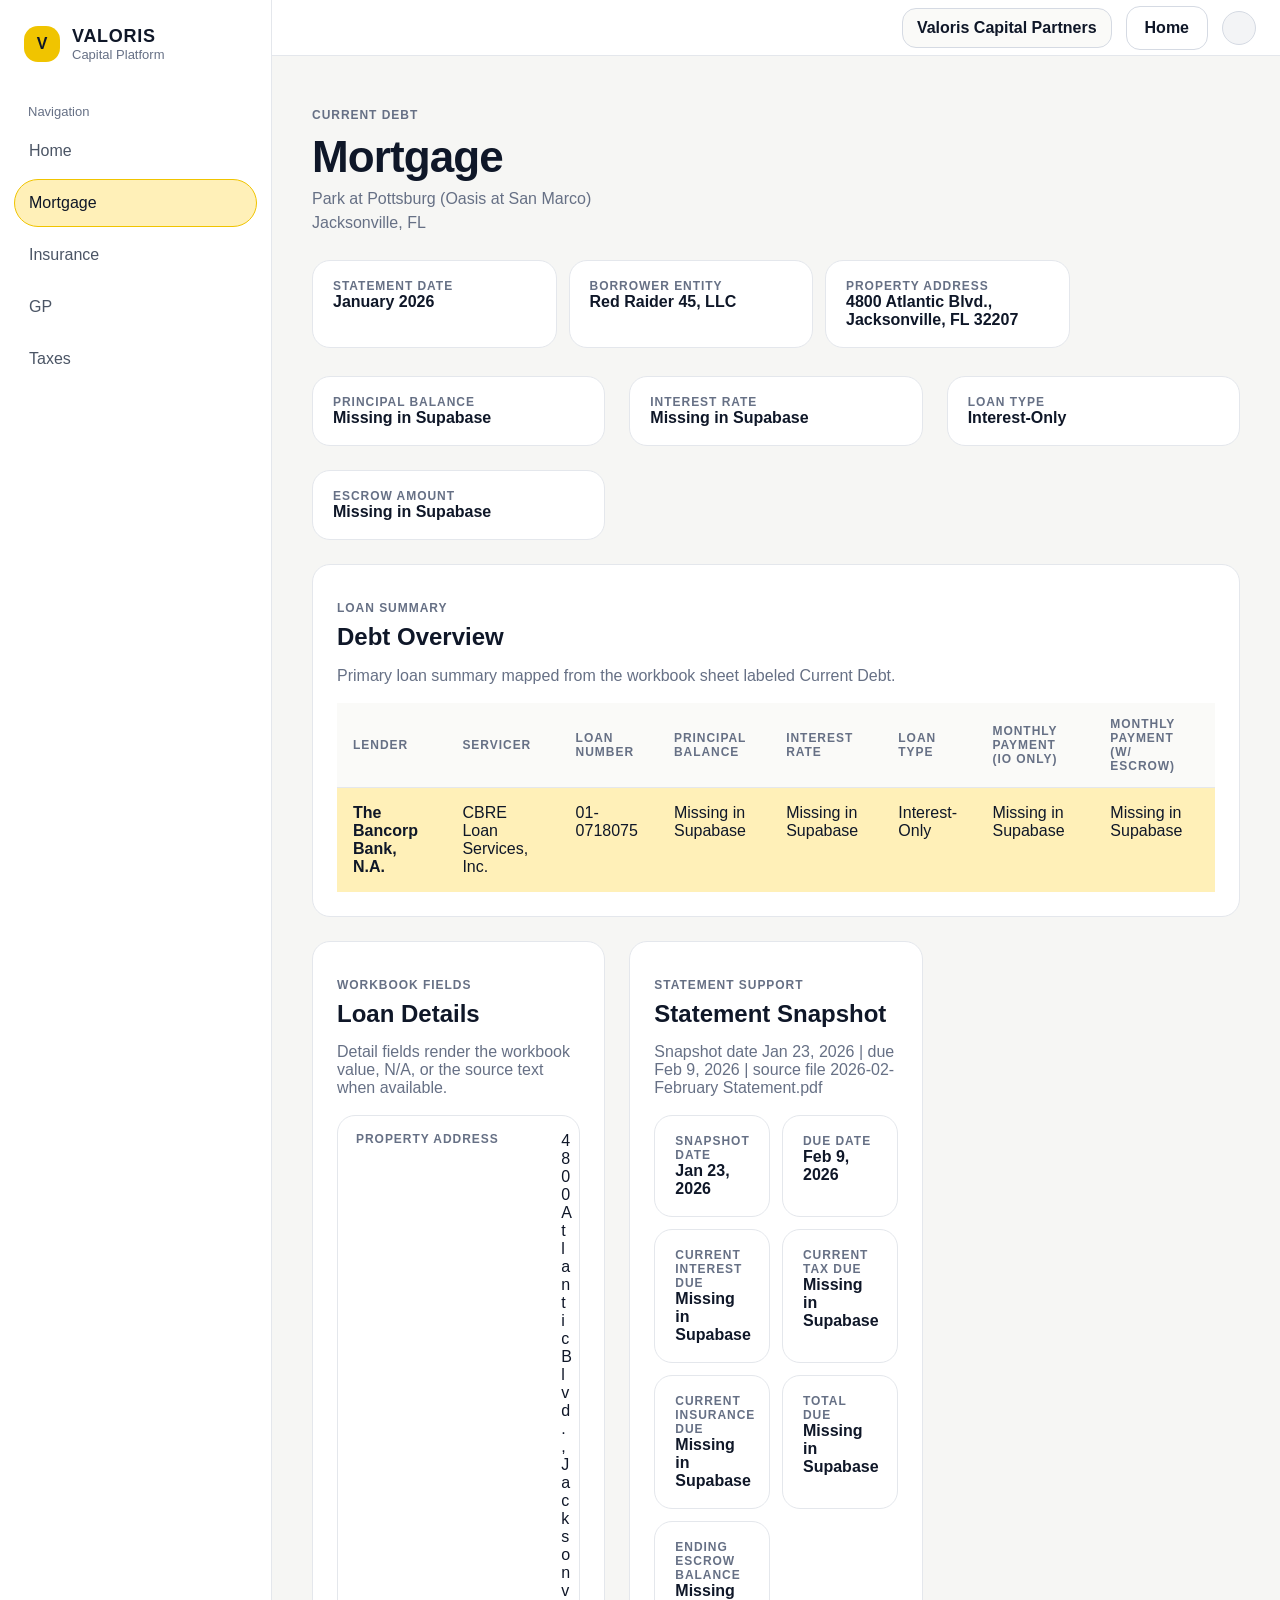
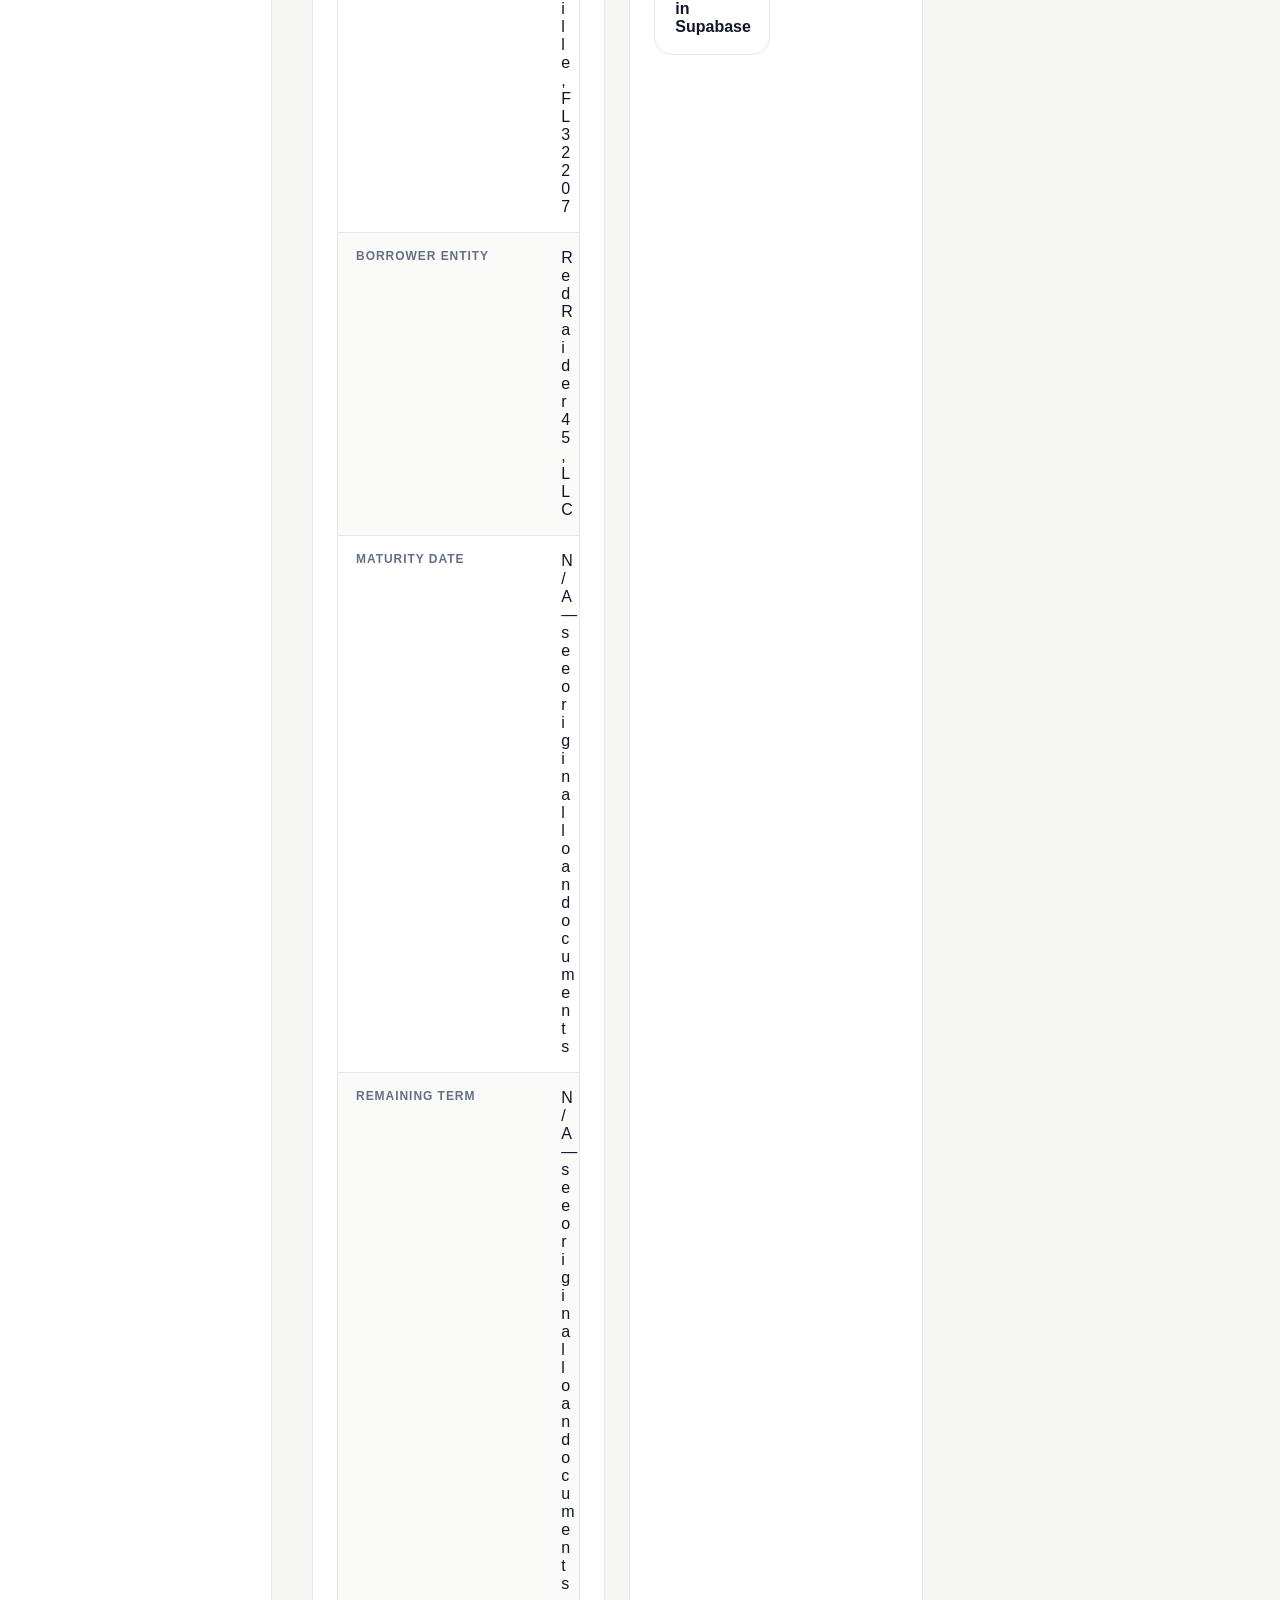
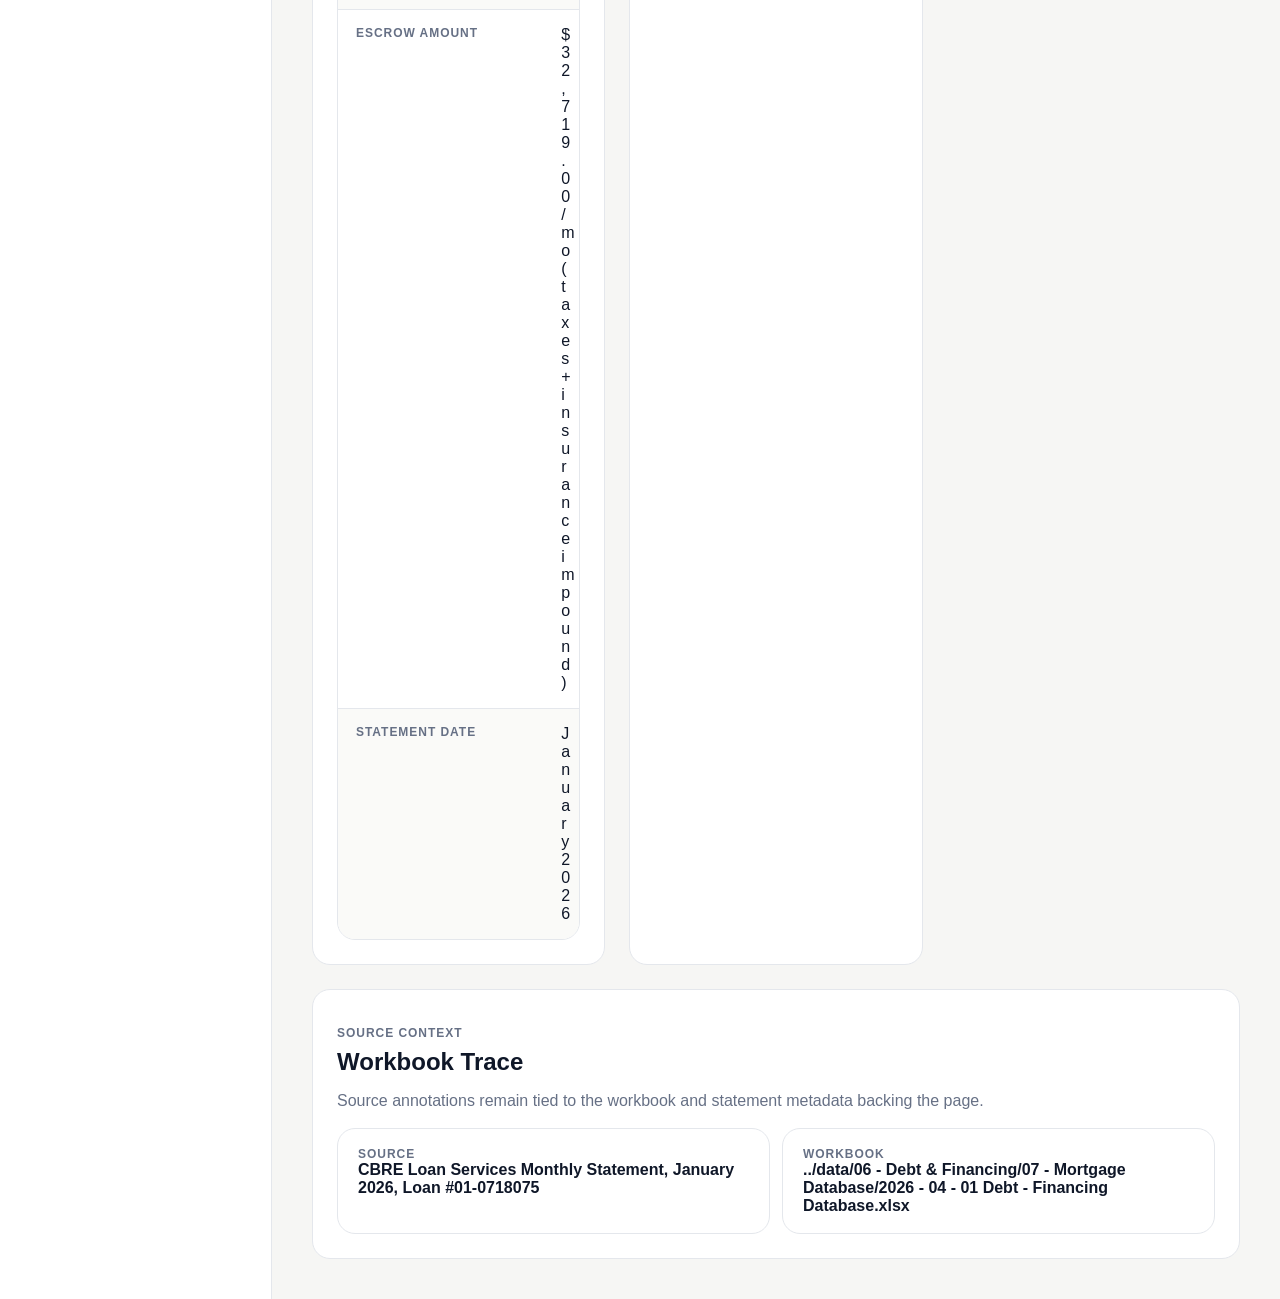
==== commit d0126ea4: "feat: overlay mortgage values from supabase" ====
--- a/modules/mortgage/views/index.html
+++ b/modules/mortgage/views/index.html
@@ -358,11 +358,14 @@
         const buildChip = (label, value) =>
           `<div class="stat-card mortgage-meta-card"><div class="meta-label">${escapeHtml(label)}</div><strong>${escapeHtml(value)}</strong></div>`;
 
-        const buildStat = (label, value) =>
-          `<div class="stat-card"><div class="meta-label">${escapeHtml(label)}</div><strong>${escapeHtml(value)}</strong></div>`;
-
-        const buildSnapshotCard = (label, value) =>
-          `<div class="stat-card"><div class="meta-label">${escapeHtml(label)}</div><strong>${escapeHtml(value)}</strong></div>`;
+        const buildOverlayValue = (field, value) =>
+          `<span data-mortgage-field="${escapeHtml(field)}" data-mortgage-missing="Missing in Supabase">${escapeHtml(value)}</span>`;
+
+        const buildStat = (label, value, field) =>
+          `<div class="stat-card"><div class="meta-label">${escapeHtml(label)}</div><strong>${field ? buildOverlayValue(field, value) : escapeHtml(value)}</strong></div>`;
+
+        const buildSnapshotCard = (label, value, field) =>
+          `<div class="stat-card"><div class="meta-label">${escapeHtml(label)}</div><strong>${field ? buildOverlayValue(field, value) : escapeHtml(value)}</strong></div>`;
 
         const renderLoan = (loan) => {
           const details = loan?.details || {};
@@ -375,10 +378,10 @@
           ].join("");
 
           topStats.innerHTML = [
-            buildStat("Principal Balance", formatCurrency(loan.principalBalance)),
-            buildStat("Interest Rate", formatPercent(loan.interestRate)),
+            buildStat("Principal Balance", formatCurrency(loan.principalBalance), "principal-balance"),
+            buildStat("Interest Rate", formatPercent(loan.interestRate), "interest-rate"),
             buildStat("Loan Type", cleanText(loan.loanType)),
-            buildStat("Escrow Amount", cleanText(details.escrowAmount)),
+            buildStat("Escrow Amount", cleanText(details.escrowAmount), "escrow-amount"),
           ].join("");
 
           const noteParts = [
@@ -409,12 +412,16 @@
           snapshotStack.innerHTML = [
             buildSnapshotCard("Snapshot Date", formatDate(snapshot.statementDate)),
             buildSnapshotCard("Due Date", formatDate(snapshot.dueDate)),
-            buildSnapshotCard("Current Interest Due", formatCurrency(snapshot.currentInterestDue)),
-            buildSnapshotCard("Current Tax Due", formatCurrency(snapshot.currentTaxDue)),
-            buildSnapshotCard("Current Insurance Due", formatCurrency(snapshot.currentInsuranceDue)),
-            buildSnapshotCard("Total Due", formatCurrency(snapshot.totalDue)),
-            buildSnapshotCard("Ending Escrow Balance", formatCurrency(snapshot.endingEscrowBalance)),
+            buildSnapshotCard("Current Interest Due", formatCurrency(snapshot.currentInterestDue), "current-interest-due"),
+            buildSnapshotCard("Current Tax Due", formatCurrency(snapshot.currentTaxDue), "current-tax-due"),
+            buildSnapshotCard("Current Insurance Due", formatCurrency(snapshot.currentInsuranceDue), "current-insurance-due"),
+            buildSnapshotCard("Total Due", formatCurrency(snapshot.totalDue), "total-due"),
+            buildSnapshotCard("Ending Escrow Balance", formatCurrency(snapshot.endingEscrowBalance), "ending-escrow-balance"),
           ].join("");
+
+          if (window.currentDebtSupabaseBridge?.refresh) {
+            window.currentDebtSupabaseBridge.refresh();
+          }
 
           if (loans.length > 1) {
             selectionChip.style.display = "inline-flex";
@@ -428,21 +435,21 @@
 
         tableBody.innerHTML = loans
           .map(
-            (loan, index) => `
-              <tr
-                class="mortgage-loan-row${index === 0 ? " is-selected" : ""}"
-                data-index="${index}"
-                tabindex="0"
-                aria-selected="${index === 0 ? "true" : "false"}"
-              >
+                (loan, index) => `
+                  <tr
+                    class="mortgage-loan-row${index === 0 ? " is-selected" : ""}"
+                    data-index="${index}"
+                    tabindex="0"
+                    aria-selected="${index === 0 ? "true" : "false"}"
+                  >
                 <td><strong>${escapeHtml(cleanText(loan.lender))}</strong></td>
                 <td>${escapeHtml(cleanText(loan.servicer))}</td>
                 <td>${escapeHtml(cleanText(loan.loanNumber))}</td>
-                <td>${escapeHtml(formatCurrency(loan.principalBalance))}</td>
-                <td>${escapeHtml(formatPercent(loan.interestRate))}</td>
+                <td>${buildOverlayValue("principal-balance", formatCurrency(loan.principalBalance))}</td>
+                <td>${buildOverlayValue("interest-rate", formatPercent(loan.interestRate))}</td>
                 <td>${escapeHtml(cleanText(loan.loanType))}</td>
-                <td>${escapeHtml(formatCurrency(loan.monthlyPaymentIoOnly))}</td>
-                <td>${escapeHtml(formatCurrency(loan.monthlyPaymentWithEscrow))}</td>
+                <td>${buildOverlayValue("monthly-payment-io-only", formatCurrency(loan.monthlyPaymentIoOnly))}</td>
+                <td>${buildOverlayValue("monthly-payment-with-escrow", formatCurrency(loan.monthlyPaymentWithEscrow))}</td>
               </tr>`
           )
           .join("");
@@ -475,5 +482,7 @@
         selectLoanRow(tableBody.querySelector(".mortgage-loan-row"));
       })();
     </script>
+    <script src="../../../assets/js/supabase-data.js"></script>
+    <script src="./current-debt-supabase.js"></script>
   </body>
 </html>
